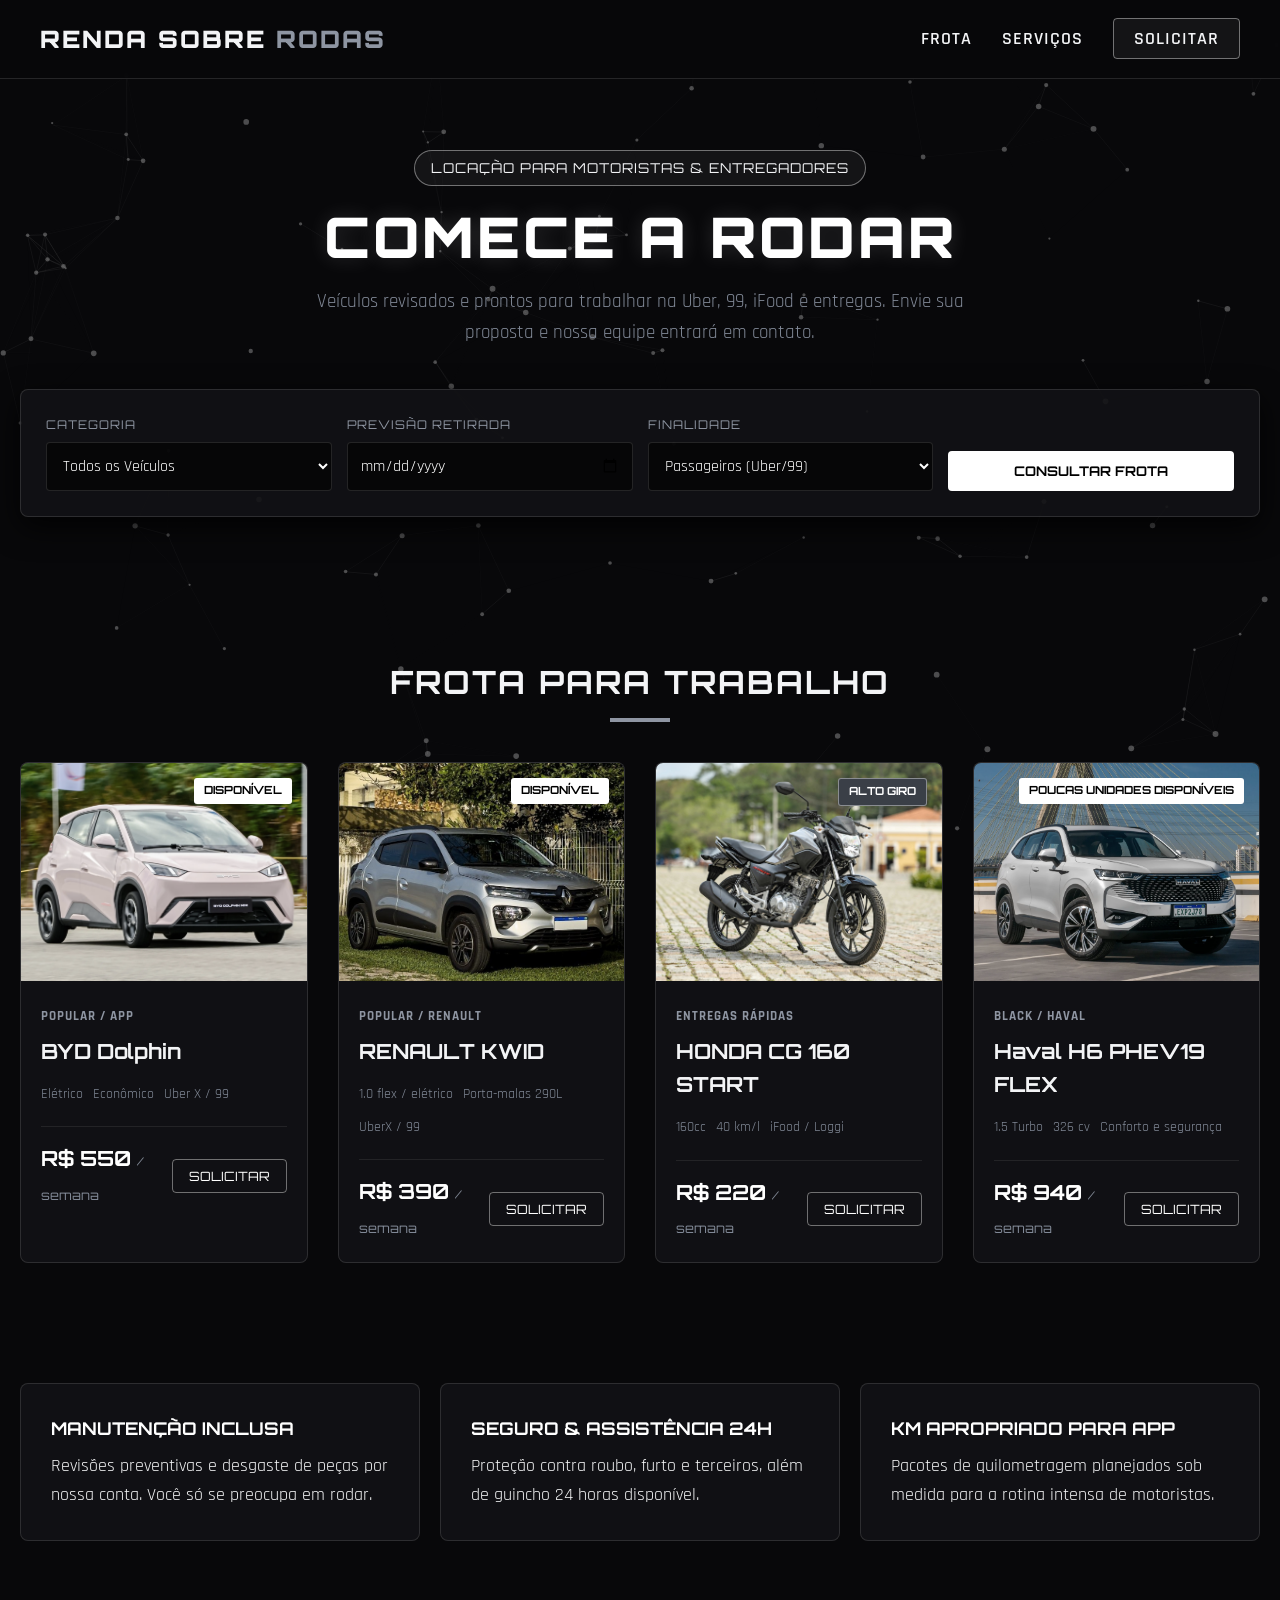
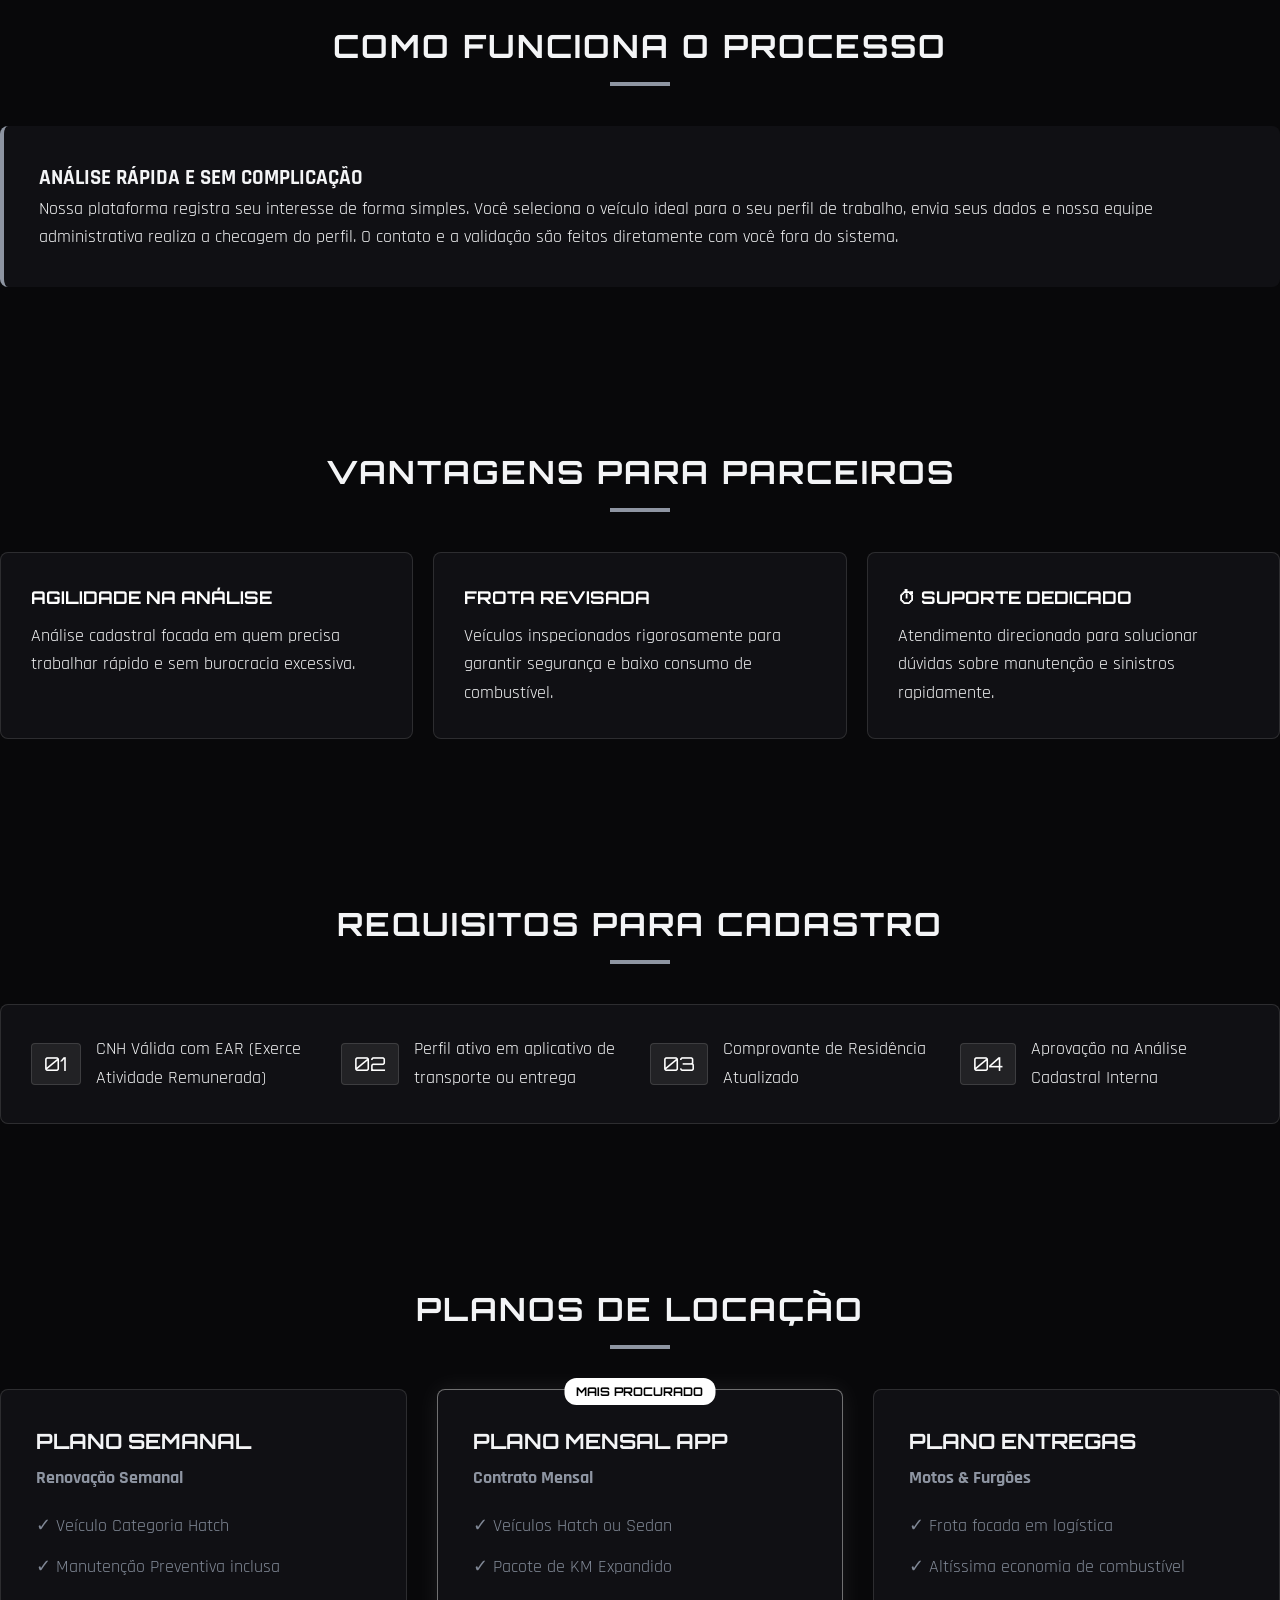
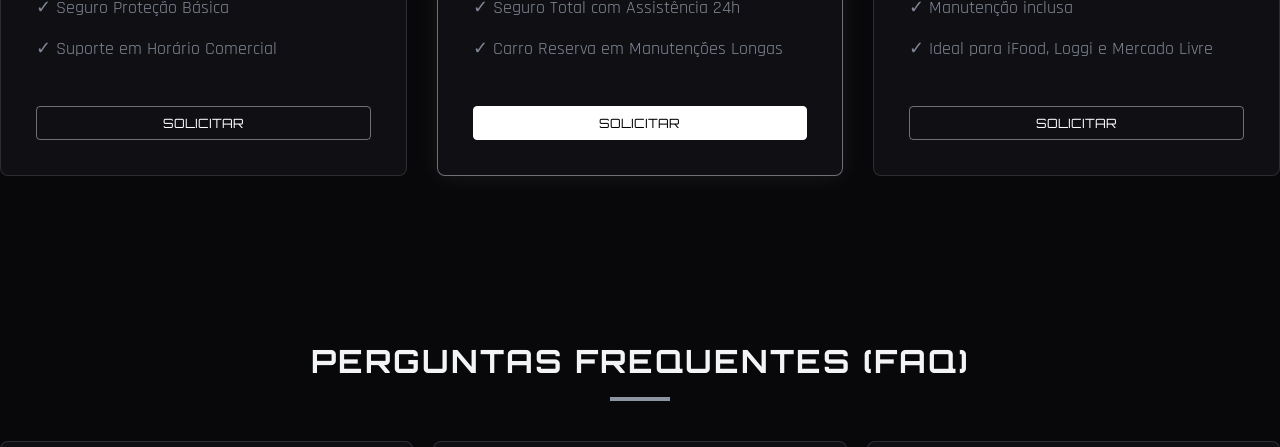
==== index.html @ b80def79 "Create index.html" ====
<!DOCTYPE html>
<html lang="pt-BR">
<head>
  <meta charset="UTF-8">
  <meta http-equiv="refresh" content="0; url=./src/main/resources/static/index.html">
  <title>Redirecionando...</title>
</head>
<body>
  <p>Redirecionando para a Landing Page... <a href="./src/main/resources/static/index.html">Clique aqui</a>.</p>
</body>
</html>
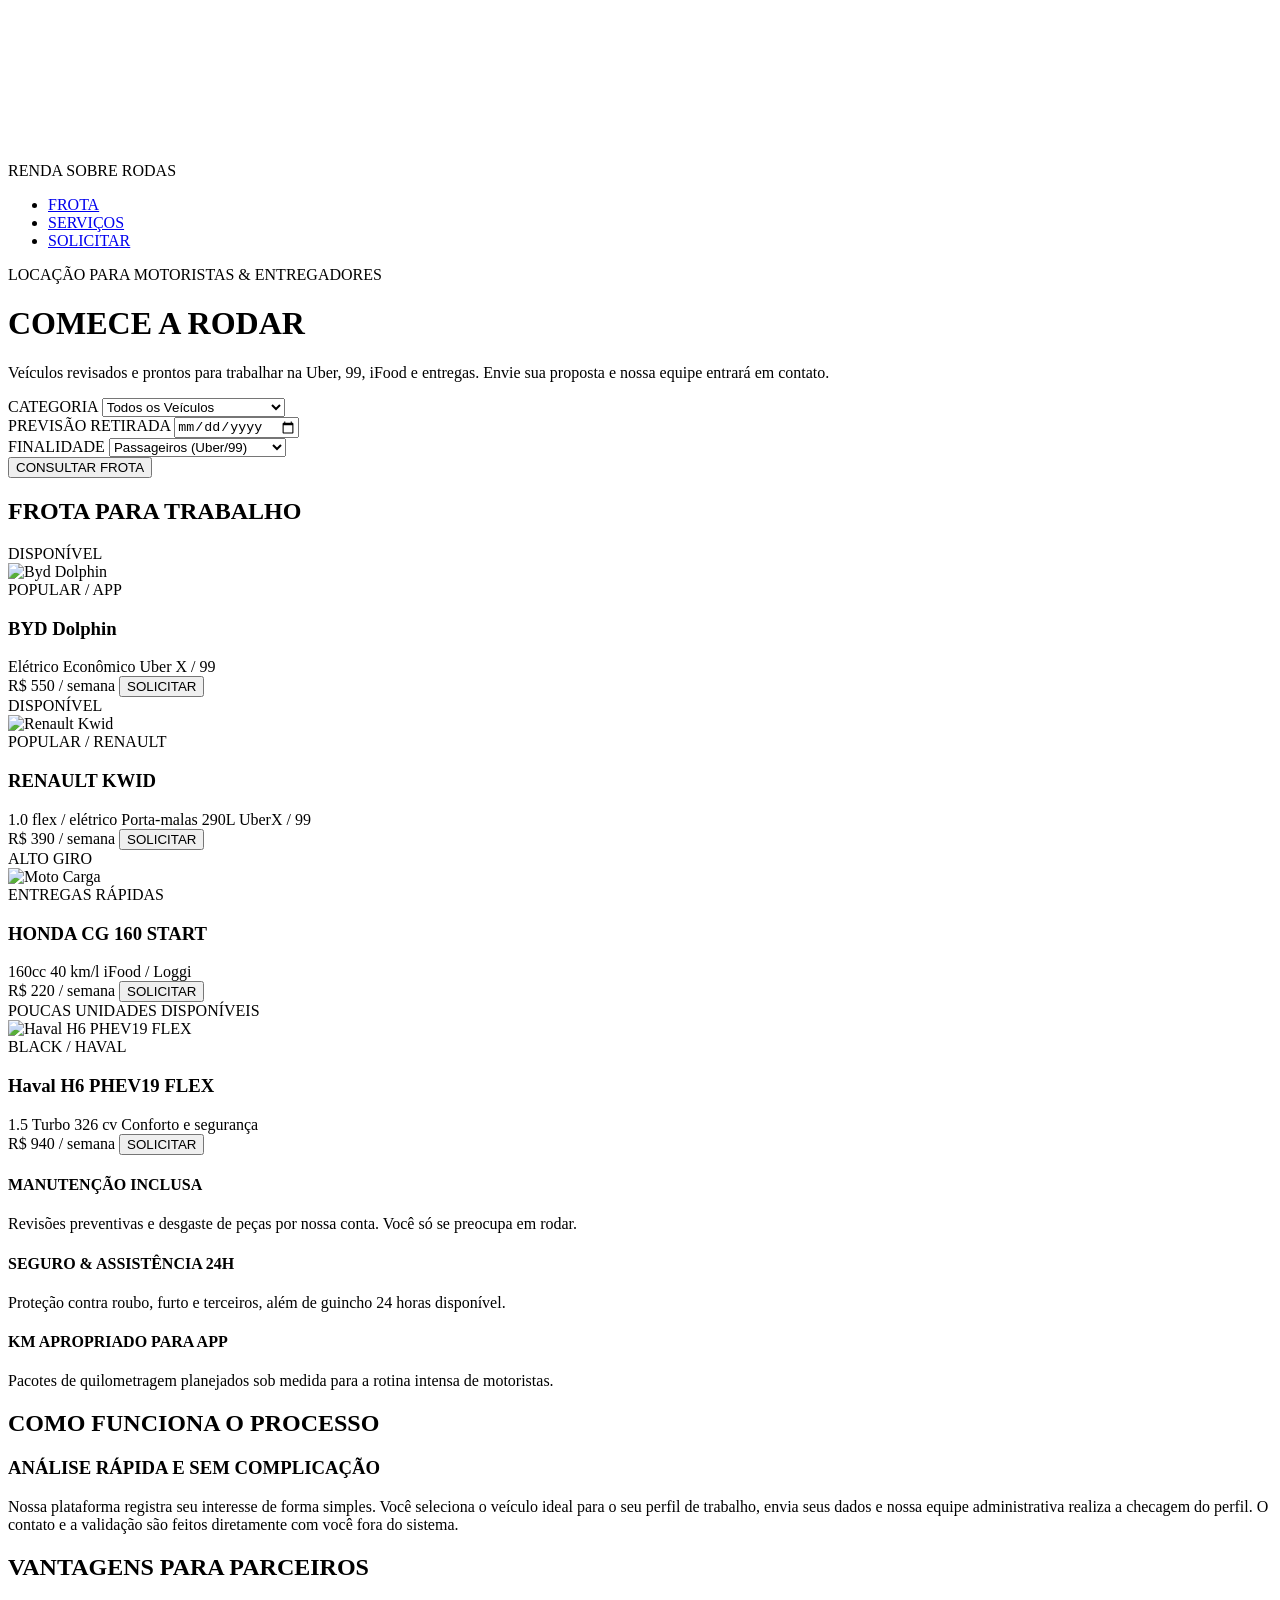
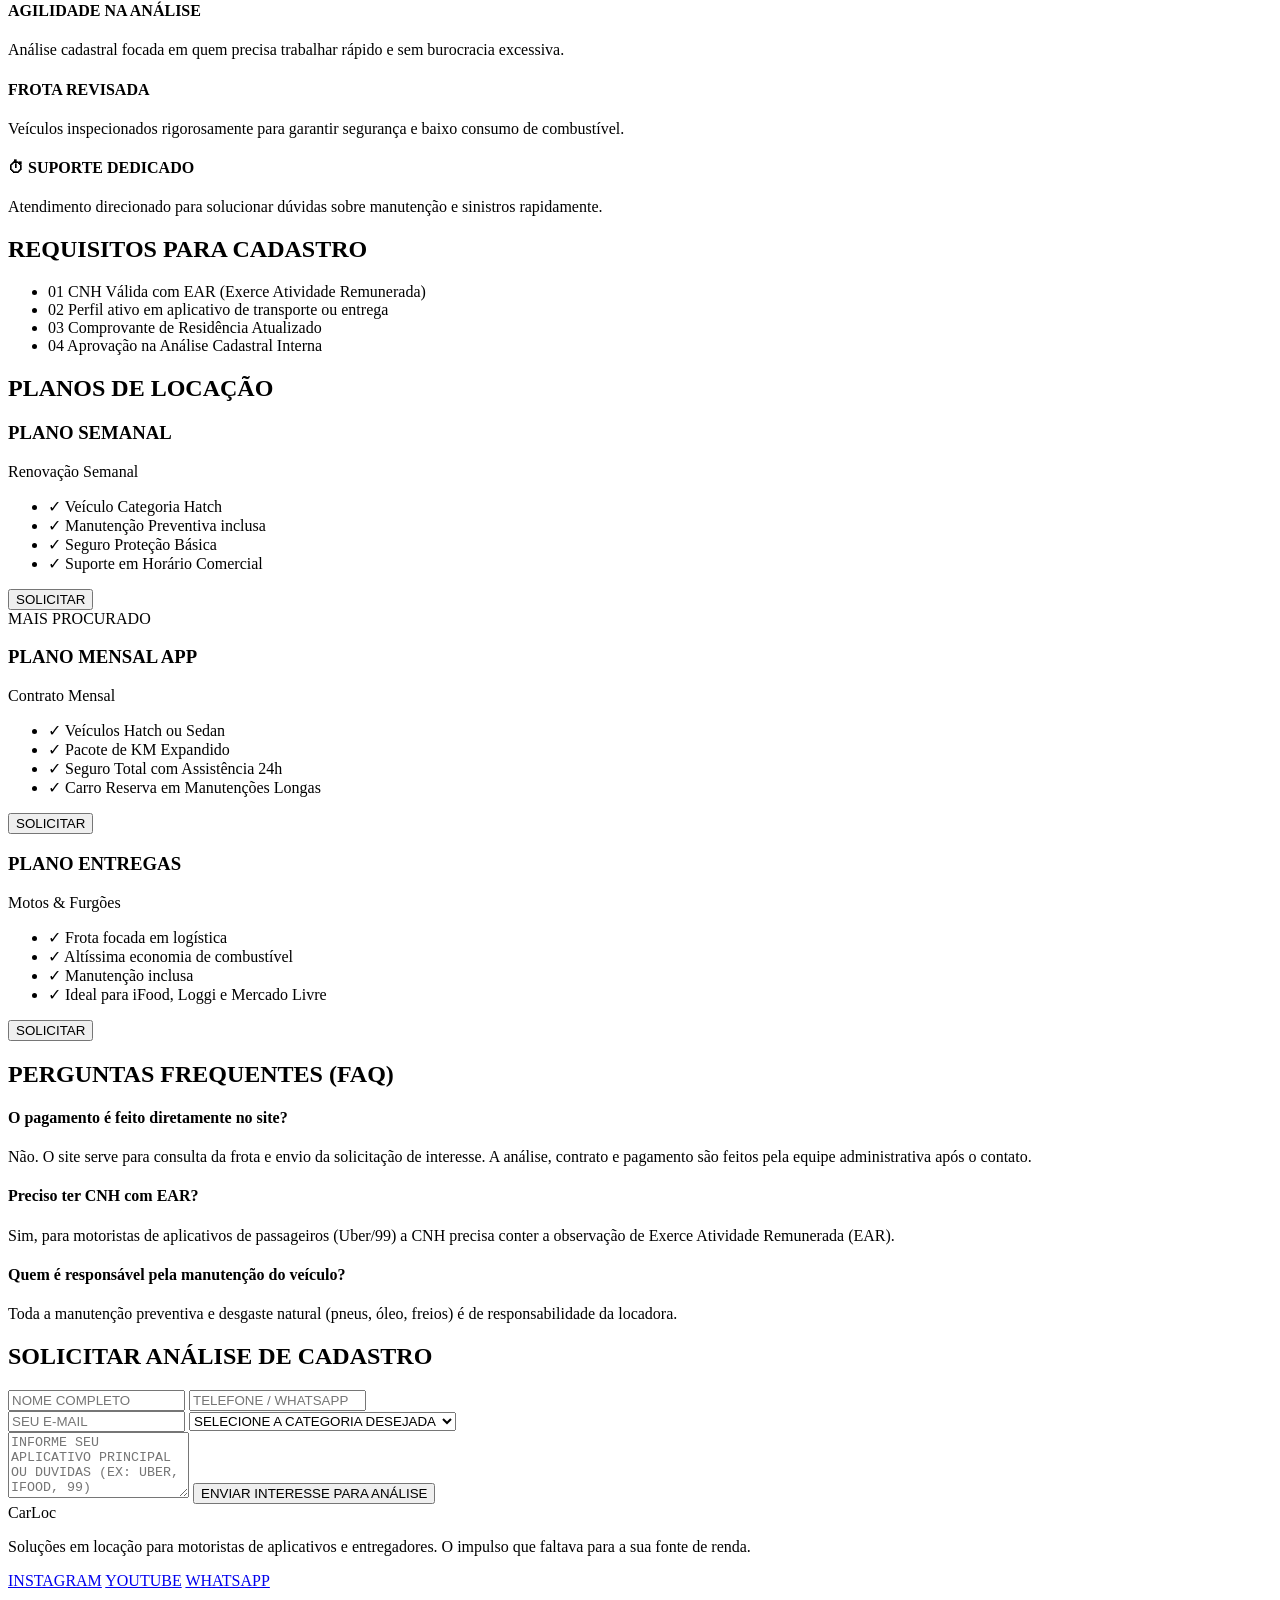
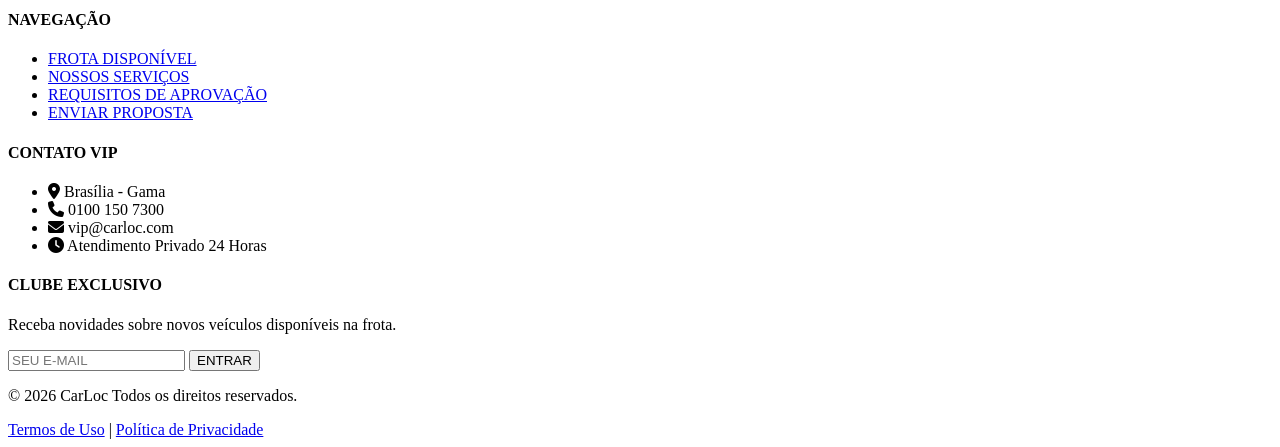
==== commit 53f96e60: "Adiciona index do site" ====
--- a/index.html
+++ b/index.html
@@ -1,11 +1,449 @@
-<!DOCTYPE html>
+<!doctype html>
 <html lang="pt-BR">
-<head>
-  <meta charset="UTF-8">
-  <meta http-equiv="refresh" content="0; url=./src/main/resources/static/index.html">
-  <title>Redirecionando...</title>
-</head>
-<body>
-  <p>Redirecionando para a Landing Page... <a href="./src/main/resources/static/index.html">Clique aqui</a>.</p>
-</body>
+  <head>
+    <meta charset="UTF-8" />
+    <meta name="viewport" content="width=device-width, initial-scale=1.0" />
+    <title>CarLoc | Locação para Motoristas e Entregadores</title>
+    <link rel="stylesheet" href="style/style.css" />
+    <!-- Ícones Font Awesome -->
+    <link
+      rel="stylesheet"
+      href="https://cdnjs.cloudflare.com/ajax/libs/font-awesome/6.4.0/css/all.min.css"
+    />
+    <link
+      href="https://fonts.googleapis.com/css2?family=Orbitron:wght@500;700;900&family=Rajdhani:wght@500;600;700&display=swap"
+      rel="stylesheet"
+    />
+  </head>
+  <body>
+    <!-- Fundo de Partículas Interativas -->
+    <canvas id="bg-canvas"></canvas>
+
+    <!-- Navegação Superior -->
+    <nav class="navbar">
+      <div class="logo">RENDA SOBRE <span>RODAS</span></div>
+      <ul class="nav-links">
+        <li><a href="#frota">FROTA</a></li>
+        <li><a href="#diferenciais">SERVIÇOS</a></li>
+        <li><a href="#contato" class="btn-nav">SOLICITAR</a></li>
+      </ul>
+    </nav>
+
+    <main class="container">
+      <!-- Hero Section -->
+      <header class="hero">
+        <div class="badge">LOCAÇÃO PARA MOTORISTAS & ENTREGADORES</div>
+        <h1 class="glitch-title">COMECE A RODAR</h1>
+        <p class="subtitle">
+          Veículos revisados e prontos para trabalhar na Uber, 99, iFood e entregas. Envie sua proposta e nossa equipe entrará em contato.
+        </p>
+
+        <!-- Card de Busca / Consulta Rápida -->
+        <div class="booking-bar">
+          <div class="input-group">
+            <label>CATEGORIA</label>
+            <select>
+              <option>Todos os Veículos</option>
+              <option>Hatch (Uber/99)</option>
+              <option>Sedan (Comfort/Black)</option>
+              <option>Motos/Utilitários (Entregas)</option>
+            </select>
+          </div>
+          <div class="input-group">
+            <label>PREVISÃO RETIRADA</label>
+            <input type="date" />
+          </div>
+          <div class="input-group">
+            <label>FINALIDADE</label>
+            <select>
+              <option>Passageiros (Uber/99)</option>
+              <option>Entregas (Motos/Furgões)</option>
+            </select>
+          </div>
+          <button class="btn-search">CONSULTAR FROTA</button>
+        </div>
+      </header>
+
+      <!-- GALERIA DE VEÍCULOS -->
+      <section id="frota" class="gallery-section">
+        <div class="section-header">
+          <h2> FROTA PARA TRABALHO</h2>
+          <div class="line"></div>
+        </div>
+
+        <div class="grid-gallery">
+          <!-- CARRO 1 -->
+          <div class="card-tilt">
+            <div class="card-inner">
+              <div class="tag-status">DISPONÍVEL</div>
+              <div class="img-wrapper">
+                <img
+                  src="assets/img1.webp"
+                  alt="Byd Dolphin"
+                />
+                <div class="overlay"></div>
+              </div>
+              <div class="card-info">
+                <span class="category">POPULAR / APP</span>
+                <h3>BYD Dolphin</h3>
+                <div class="specs">
+                  <span> Elétrico</span>
+                  <span> Econômico</span>
+                  <span> Uber X / 99</span>
+                </div>
+                <div class="price-box">
+                  <span class="price">R$ 550 <span>/ semana</span></span>
+                  <button class="btn-card">SOLICITAR</button>
+                </div>
+              </div>
+            </div>
+          </div>
+
+          <!-- CARRO 2 -->
+          <div class="card-tilt">
+            <div class="card-inner">
+              <div class="tag-status">DISPONÍVEL</div>
+              <div class="img-wrapper">
+                <img
+                  src="assets/img2.jpg"
+                  alt="Renault Kwid"
+                />
+                <div class="overlay"></div>
+              </div>
+              <div class="card-info">
+                <span class="category">POPULAR / RENAULT</span>
+                <h3>RENAULT KWID</h3>
+                <div class="specs">
+                  <span> 1.0 flex / elétrico</span>
+                  <span> Porta-malas 290L </span>
+                  <span> UberX / 99</span>
+                </div>
+                <div class="price-box">
+                  <span class="price">R$ 390 <span>/ semana</span></span>
+                  <button class="btn-card">SOLICITAR</button>
+                </div>
+              </div>
+            </div>
+          </div>
+
+          <!-- CARRO 3 -->
+          <div class="card-tilt">
+            <div class="card-inner">
+              <div class="tag-status red">ALTO GIRO</div>
+              <div class="img-wrapper">
+                <img
+                  src="assets/img3.jpg"
+                  alt="Moto Carga"
+                />
+                <div class="overlay"></div>
+              </div>
+              <div class="card-info">
+                <span class="category">ENTREGAS RÁPIDAS</span>
+                <h3>HONDA CG 160 START</h3>
+                <div class="specs">
+                  <span> 160cc</span>
+                  <span> 40 km/l</span>
+                  <span> iFood / Loggi</span>
+                </div>
+                <div class="price-box">
+                  <span class="price">R$ 220 <span>/ semana</span></span>
+                  <button class="btn-card">SOLICITAR</button>
+                </div>
+              </div>
+            </div>
+          </div>
+
+          <!-- CARRO 4 -->
+          <div class="card-tilt">
+            <div class="card-inner">
+              <div class="tag-status">POUCAS UNIDADES DISPONÍVEIS</div>
+              <div class="img-wrapper">
+                <img
+                  src="assets/img4.webp"
+                  alt="Haval H6 PHEV19 FLEX"
+                />
+                <div class="overlay"></div>
+              </div>
+              <div class="card-info">
+                <span class="category">BLACK / HAVAL</span>
+                <h3>Haval H6 PHEV19 FLEX</h3>
+                <div class="specs">
+                  <span> 1.5 Turbo</span>
+                  <span> 326 cv</span>
+                  <span> Conforto e segurança</span>
+                </div>
+                <div class="price-box">
+                  <span class="price">R$ 940 <span>/ semana</span></span>
+                  <button class="btn-card">SOLICITAR</button>
+                </div>
+              </div>
+            </div>
+          </div>
+        </div>
+      </section>
+
+      <!-- DIFERENCIAIS DA LOCADORA -->
+      <section id="diferenciais" class="features-section">
+        <div class="feature-card">
+          <h4> MANUTENÇÃO INCLUSA</h4>
+          <p>
+            Revisões preventivas e desgaste de peças por nossa conta. Você só se preocupa em rodar.
+          </p>
+        </div>
+        <div class="feature-card">
+          <h4> SEGURO & ASSISTÊNCIA 24H</h4>
+          <p>
+            Proteção contra roubo, furto e terceiros, além de guincho 24 horas disponível.
+          </p>
+        </div>
+        <div class="feature-card">
+          <h4>KM APROPRIADO PARA APP</h4>
+          <p>
+            Pacotes de quilometragem planejados sob medida para a rotina intensa de motoristas.
+          </p>
+        </div>
+      </section>
+    </main>
+
+    <!-- 1. PROPOSTA DO SERVIÇO -->
+    <section class="info-section">
+      <div class="section-header">
+        <h2> COMO FUNCIONA O PROCESSO</h2>
+        <div class="line"></div>
+      </div>
+      <div class="proposta-grid">
+        <div class="proposta-text">
+          <h3>ANÁLISE RÁPIDA E SEM COMPLICAÇÃO</h3>
+          <p>
+            Nossa plataforma registra seu interesse de forma simples. Você seleciona o veículo ideal para o seu perfil de trabalho, envia seus dados e nossa equipe administrativa realiza a checagem do perfil. O contato e a validação são feitos diretamente com você fora do sistema.
+          </p>
+        </div>
+      </div>
+    </section>
+
+    <!-- 2. VANTAGENS -->
+    <section class="info-section">
+      <div class="section-header">
+        <h2> VANTAGENS PARA PARCEIROS</h2>
+        <div class="line"></div>
+      </div>
+      <div class="cards-grid-3">
+        <div class="info-card">
+          <h4> AGILIDADE NA ANÁLISE</h4>
+          <p>
+            Análise cadastral focada em quem precisa trabalhar rápido e sem burocracia excessiva.
+          </p>
+        </div>
+        <div class="info-card">
+          <h4> FROTA REVISADA</h4>
+          <p>
+            Veículos inspecionados rigorosamente para garantir segurança e baixo consumo de combustível.
+          </p>
+        </div>
+        <div class="info-card">
+          <h4>⏱ SUPORTE DEDICADO</h4>
+          <p>
+            Atendimento direcionado para solucionar dúvidas sobre manutenção e sinistros rapidamente.
+          </p>
+        </div>
+      </div>
+    </section>
+
+    <!-- 3. REQUISITOS -->
+    <section class="info-section">
+      <div class="section-header">
+        <h2> REQUISITOS PARA CADASTRO</h2>
+        <div class="line"></div>
+      </div>
+      <div class="requisitos-box">
+        <ul class="req-list">
+          <li><span>01</span> CNH Válida com EAR (Exerce Atividade Remunerada)</li>
+          <li><span>02</span> Perfil ativo em aplicativo de transporte ou entrega</li>
+          <li><span>03</span> Comprovante de Residência Atualizado</li>
+          <li><span>04</span> Aprovação na Análise Cadastral Interna</li>
+        </ul>
+      </div>
+    </section>
+
+    <!-- 4. PLANOS DE LOCAÇÃO -->
+    <section class="info-section">
+      <div class="section-header">
+        <h2>PLANOS DE LOCAÇÃO</h2>
+        <div class="line"></div>
+      </div>
+      <div class="planos-grid">
+        <!-- PLANO 1 -->
+        <div class="plano-card">
+          <h3>PLANO SEMANAL</h3>
+          <div class="plano-price">Renovação Semanal</div>
+          <ul>
+            <li>✓ Veículo Categoria Hatch</li>
+            <li>✓ Manutenção Preventiva inclusa</li>
+            <li>✓ Seguro Proteção Básica</li>
+            <li>✓ Suporte em Horário Comercial</li>
+          </ul>
+          <button class="btn-card">SOLICITAR</button>
+        </div>
+        <!-- PLANO 2 (DESTACADO) -->
+        <div class="plano-card destaque">
+          <div class="badge-plano">MAIS PROCURADO</div>
+          <h3>PLANO MENSAL APP</h3>
+          <div class="plano-price">Contrato Mensal</div>
+          <ul>
+            <li>✓ Veículos Hatch ou Sedan</li>
+            <li>✓ Pacote de KM Expandido</li>
+            <li>✓ Seguro Total com Assistência 24h</li>
+            <li>✓ Carro Reserva em Manutenções Longas</li>
+          </ul>
+          <button class="btn-card active">SOLICITAR</button>
+        </div>
+        <!-- PLANO 3 -->
+        <div class="plano-card">
+          <h3>PLANO ENTREGAS</h3>
+          <div class="plano-price">Motos & Furgões</div>
+          <ul>
+            <li>✓ Frota focada em logística</li>
+            <li>✓ Altíssima economia de combustível</li>
+            <li>✓ Manutenção inclusa</li>
+            <li>✓ Ideal para iFood, Loggi e Mercado Livre</li>
+          </ul>
+          <button class="btn-card">SOLICITAR</button>
+        </div>
+      </div>
+    </section>
+
+    <!-- 5. FAQ (PERGUNTAS FREQUENTES) -->
+    <section class="info-section">
+      <div class="section-header">
+        <h2> PERGUNTAS FREQUENTES (FAQ)</h2>
+        <div class="line"></div>
+      </div>
+      <div class="faq-grid">
+        <div class="faq-item">
+          <h4>O pagamento é feito diretamente no site?</h4>
+          <p>
+            Não. O site serve para consulta da frota e envio da solicitação de interesse. A análise, contrato e pagamento são feitos pela equipe administrativa após o contato.
+          </p>
+        </div>
+        <div class="faq-item">
+          <h4>Preciso ter CNH com EAR?</h4>
+          <p>
+            Sim, para motoristas de aplicativos de passageiros (Uber/99) a CNH precisa conter a observação de Exerce Atividade Remunerada (EAR).
+          </p>
+        </div>
+        <div class="faq-item">
+          <h4>Quem é responsável pela manutenção do veículo?</h4>
+          <p>
+            Toda a manutenção preventiva e desgaste natural (pneus, óleo, freios) é de responsabilidade da locadora.
+          </p>
+        </div>
+      </div>
+    </section>
+
+    <!-- 6. CONTATO DIRETO / SOLICITAÇÃO -->
+    <section id="contato" class="info-section">
+      <div class="section-header">
+        <h2>SOLICITAR ANÁLISE DE CADASTRO</h2>
+        <div class="line"></div>
+      </div>
+      <div class="contato-container">
+        <form class="contato-form" onsubmit="event.preventDefault()">
+          <div class="input-row">
+            <input type="text" placeholder="NOME COMPLETO" required />
+            <input type="tel" placeholder="TELEFONE / WHATSAPP" required />
+          </div>
+          <div class="input-row">
+            <input type="email" placeholder="SEU E-MAIL" required />
+            <select required>
+              <option value="">SELECIONE A CATEGORIA DESEJADA</option>
+              <option>Hatch Popular (Uber X / 99)</option>
+              <option>BYD (UberX / Popular)</option>
+              <option>Moto para Entregas</option>
+              <option>Black / Haval</option>
+            </select>
+          </div>
+          <textarea
+            rows="4"
+            placeholder="INFORME SEU APLICATIVO PRINCIPAL OU DUVIDAS (EX: UBER, IFOOD, 99)"
+          ></textarea>
+          <button type="submit" class="btn-search">
+            ENVIAR INTERESSE PARA ANÁLISE
+          </button>
+        </form>
+      </div>
+    </section>
+
+    <!-- RODAPÉ & CONTATO VIP -->
+    <footer class="footer">
+      <div class="footer-overlay"></div>
+      <div class="footer-container">
+        <!-- Coluna 1: Logo e Marca -->
+        <div class="footer-col brand-col">
+          <div class="logo">Car<span>Loc</span></div>
+          <p class="footer-desc">
+            Soluções em locação para motoristas de aplicativos e entregadores. O impulso que faltava para a sua fonte de renda.
+          </p>
+          <div class="social-links">
+            <a href="#" class="social-btn">INSTAGRAM</a>
+            <a href="#" class="social-btn">YOUTUBE</a>
+            <a href="#" class="social-btn">WHATSAPP</a>
+          </div>
+        </div>
+
+        <!-- Coluna 2: Links Rápidos -->
+        <div class="footer-col">
+          <h4>NAVEGAÇÃO</h4>
+          <ul class="footer-links">
+            <li><a href="#frota">FROTA DISPONÍVEL</a></li>
+            <li><a href="#diferenciais">NOSSOS SERVIÇOS</a></li>
+            <li><a href="#">REQUISITOS DE APROVAÇÃO</a></li>
+            <li><a href="#contato">ENVIAR PROPOSTA</a></li>
+          </ul>
+        </div>
+
+        <!-- Coluna 3: Atendimento e Contato -->
+        <div class="footer-col">
+          <h4>CONTATO VIP</h4>
+          <ul class="footer-info">
+            <li>
+              <i class="fa-solid fa-location-dot contact-icon"></i> Brasília -  Gama
+            </li>
+            <li>
+              <i class="fa-solid fa-phone contact-icon"></i> 0100 150 7300 
+            </li>
+            <li>
+              <i class="fa-solid fa-envelope contact-icon"></i> vip@carloc.com
+            </li>
+            <li>
+              <i class="fa-solid fa-clock contact-icon"></i> Atendimento Privado 24 Horas
+            </li>
+          </ul>
+        </div>
+
+        <!-- Coluna 4: Newsletter -->
+        <div class="footer-col">
+          <h4>CLUBE EXCLUSIVO</h4>
+          <p class="news-text">
+            Receba novidades sobre novos veículos disponíveis na frota.
+          </p>
+          <form class="footer-form" onsubmit="event.preventDefault()">
+            <input type="email" placeholder="SEU E-MAIL" required />
+            <button type="submit">ENTRAR</button>
+          </form>
+        </div>
+      </div>
+
+      <!-- Linha de Direitos Autorais -->
+      <div class="footer-bottom">
+        <p>© 2026 CarLoc Todos os direitos reservados.</p>
+        <div class="legal-links">
+          <a href="#">Termos de Uso</a>
+          <span>|</span>
+          <a href="#">Política de Privacidade</a>
+        </div>
+      </div>
+    </footer>
+
+    <script src="js/script.js"></script>
+  </body>
 </html>
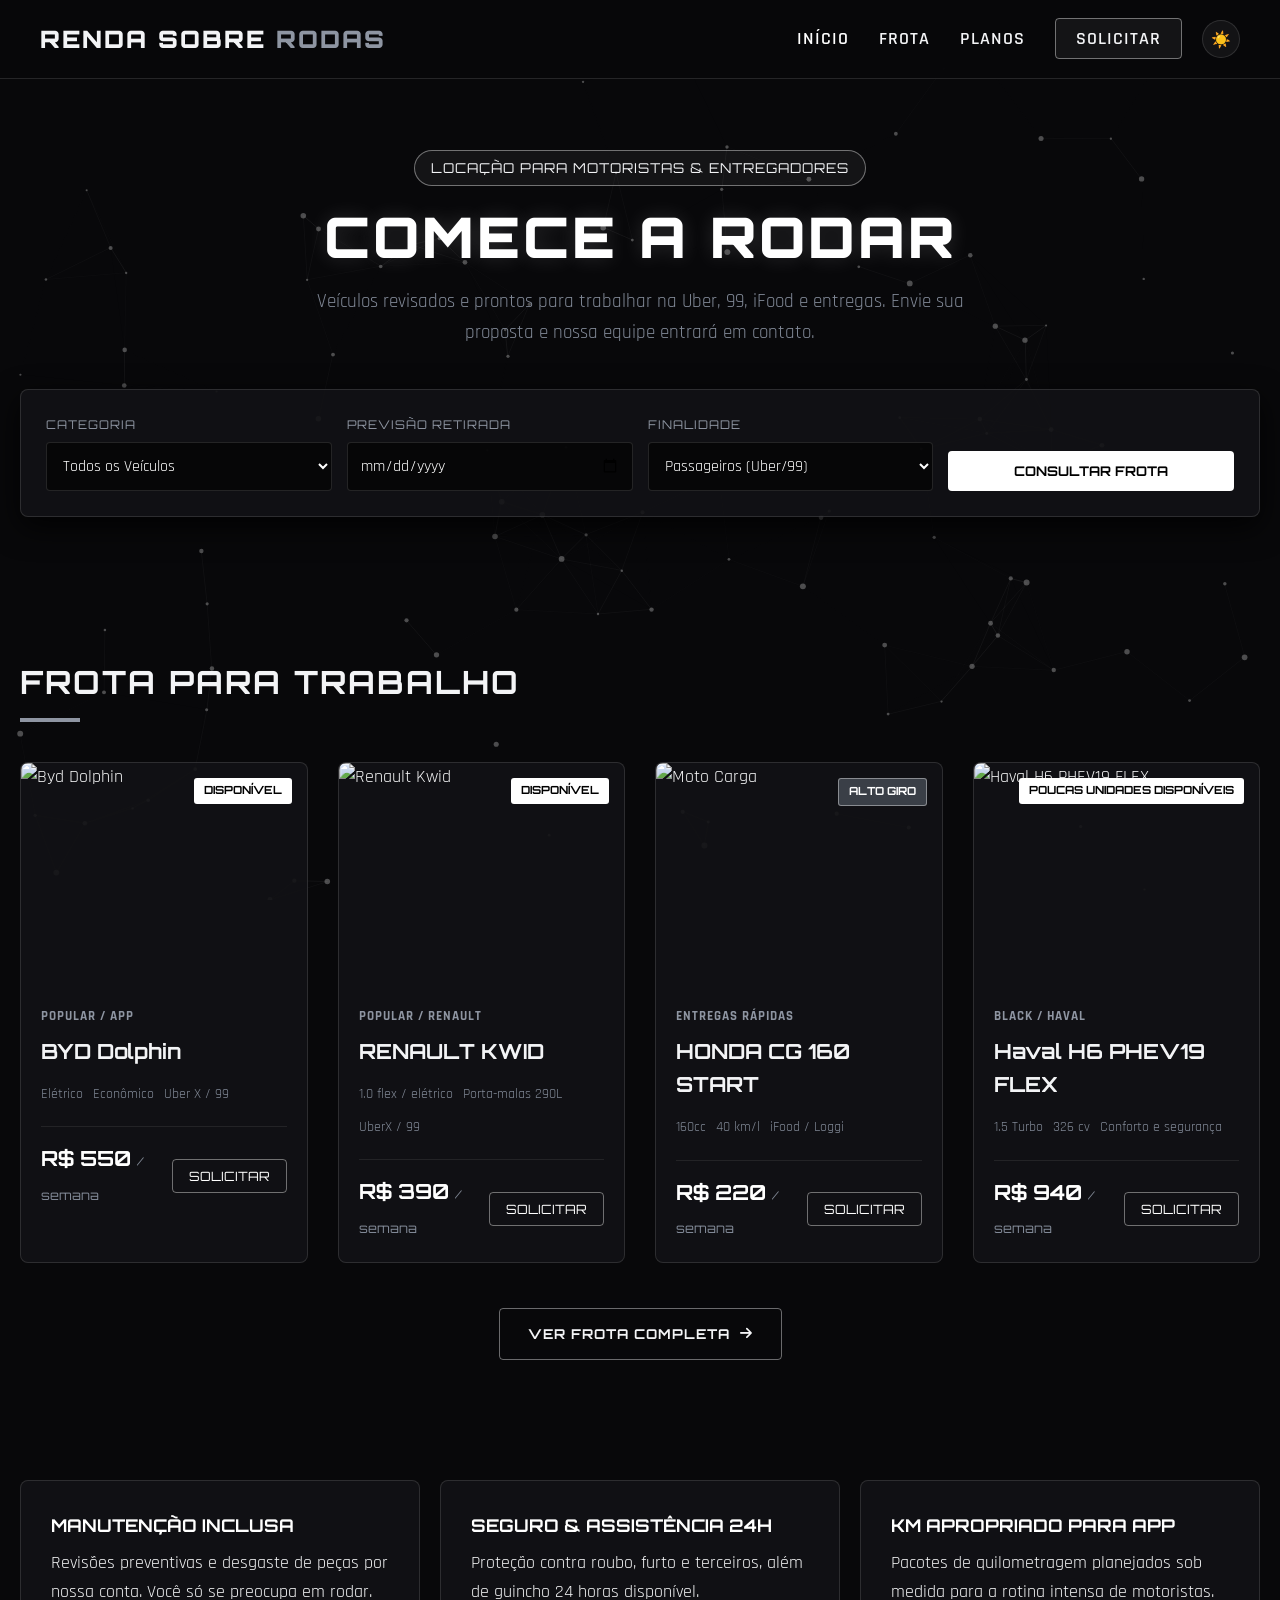
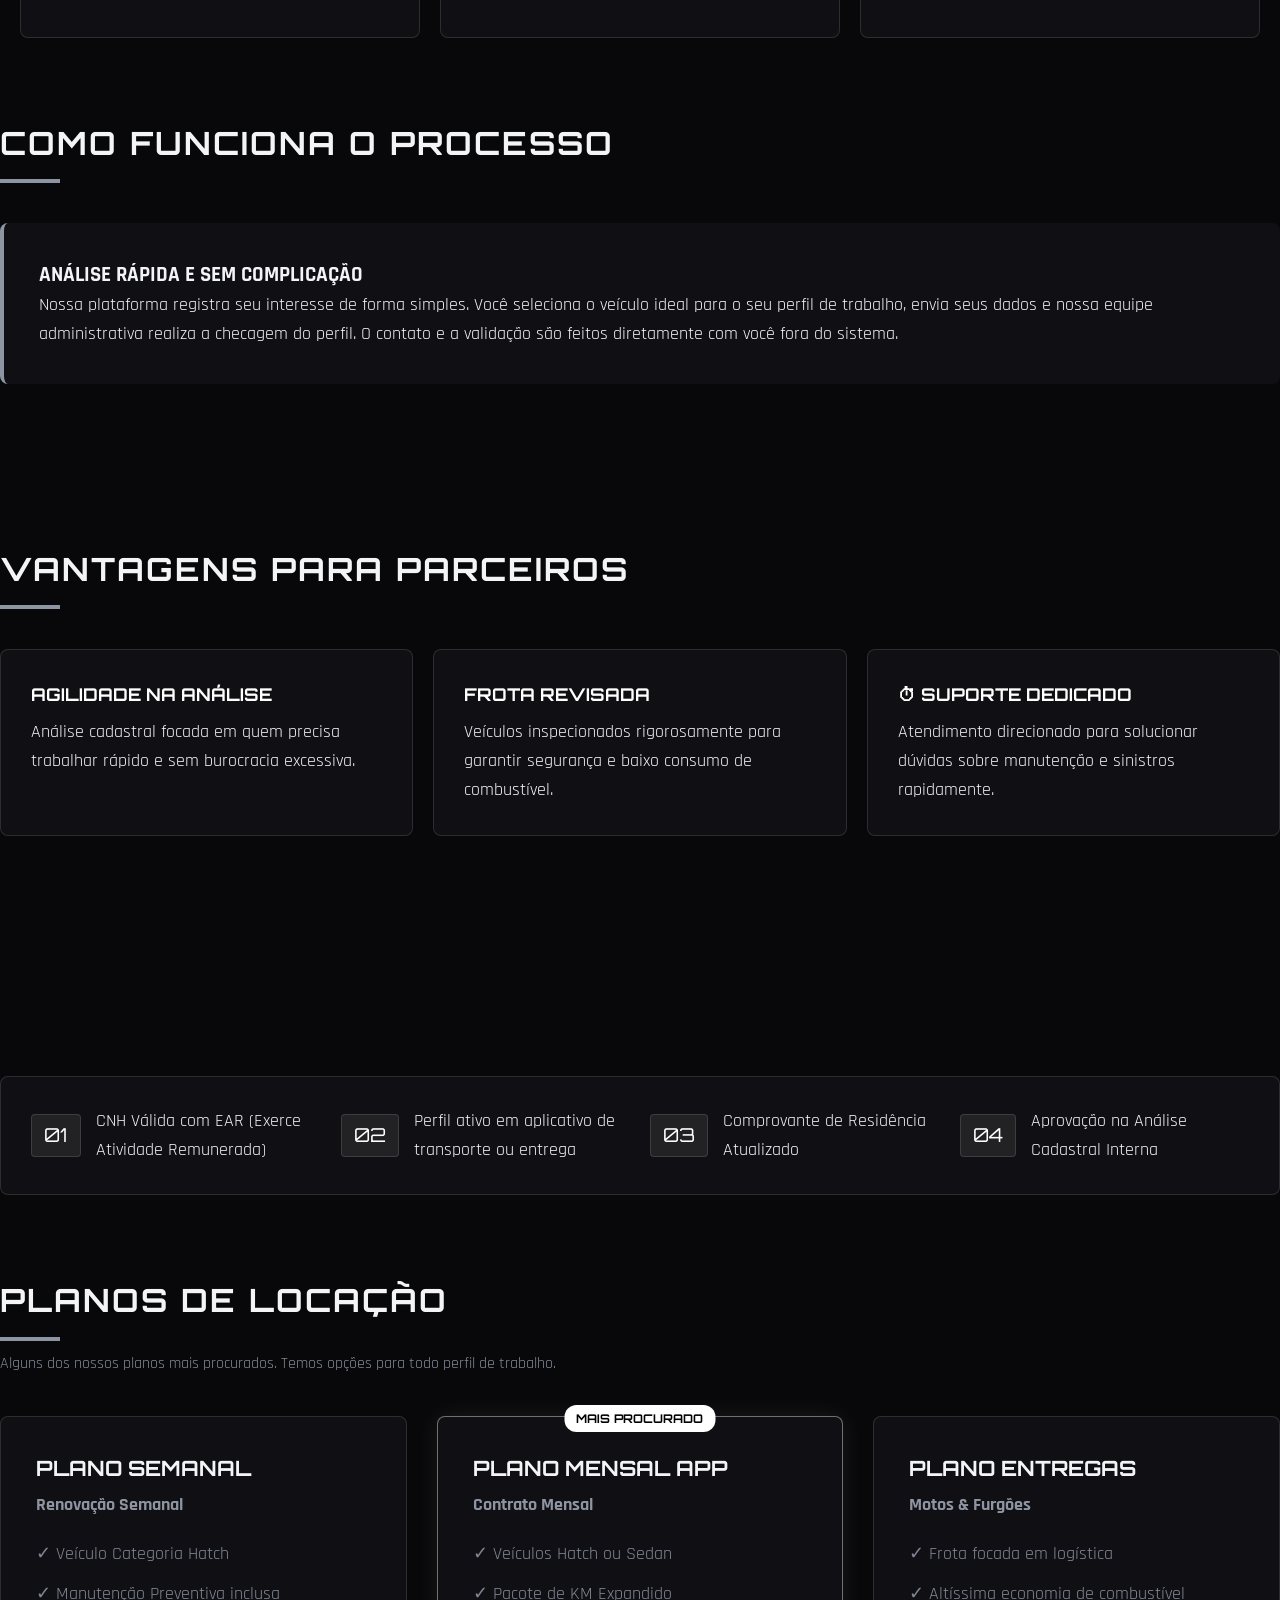
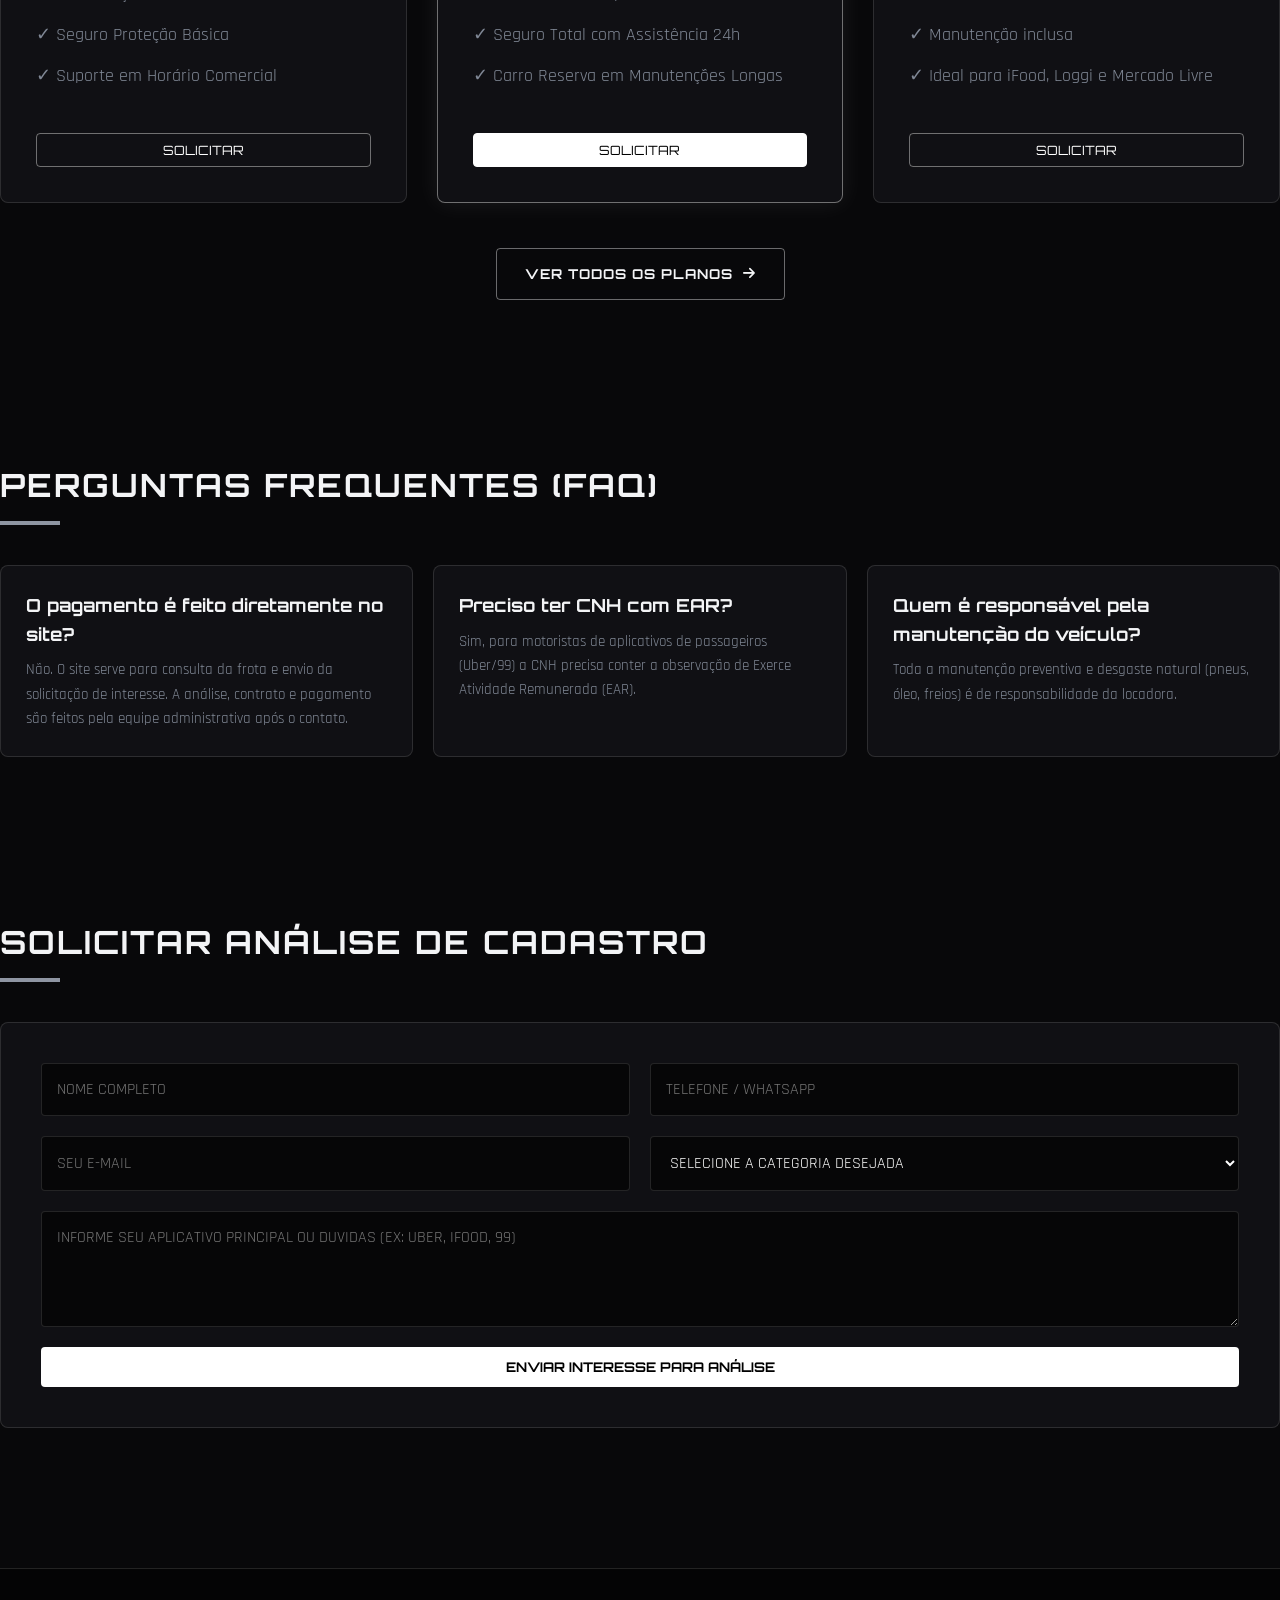
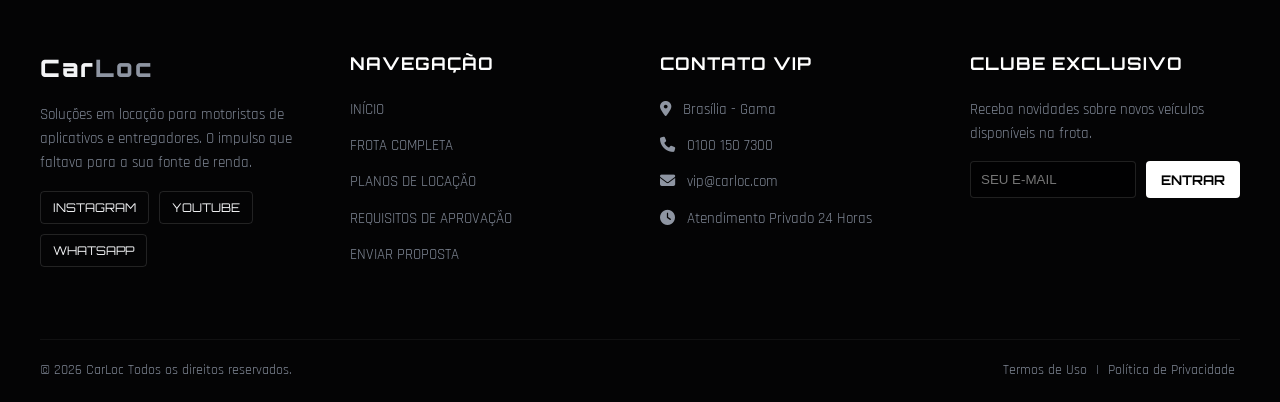
==== commit 542d6682: "Atualiza pagina inicial" ====
--- a/index.html
+++ b/index.html
@@ -4,7 +4,6 @@
     <meta charset="UTF-8" />
     <meta name="viewport" content="width=device-width, initial-scale=1.0" />
     <title>CarLoc | Locação para Motoristas e Entregadores</title>
-    <link rel="stylesheet" href="style/style.css" />
     <!-- Ícones Font Awesome -->
     <link
       rel="stylesheet"
@@ -14,22 +13,1176 @@
       href="https://fonts.googleapis.com/css2?family=Orbitron:wght@500;700;900&family=Rajdhani:wght@500;600;700&display=swap"
       rel="stylesheet"
     />
+    <style>
+#bg-canvas {
+    position: fixed;
+    top: 0;
+    left: 0;
+    width: 100%;
+    height: 100%;
+    pointer-events: none;
+    z-index: -1;
+}
+/* ==========================================================================
+
+   1. CONFIGURAÇÕES GERAIS E VARIÁVEIS (PALETA PRETO, CINZA E CARBONO)
+   ========================================================================== */
+:root {
+  --bg-color: #08080a;          /* Preto Profundo */
+  --card-bg: rgba(18, 18, 22, 0.9); /* Grafite Escuro Translucido */
+  
+  /* PALETA MONOCROMÁTICA */
+  --primary: #ffffff;           /* Branco Puro (Destaques) */
+  --primary-hover: #d1d5db;     /* Cinza Claro (Hover) */
+  --accent: #8e95a2;            /* Cinza Aço / Prata */
+  --accent-cyan: #d1d5db;       /* Suporte Monocromático */
+  
+  --text-main: #f3f4f6;         /* Branco Acinzentado */
+  --text-muted: #808896;        /* Cinza Médio */
+  
+  /* BORDAS E SOMBRAS */
+  --border-color: rgba(255, 255, 255, 0.12);
+  --border-hover: rgba(255, 255, 255, 0.4);
+  
+  --font-title: 'Orbitron', sans-serif;
+  --font-body: 'Rajdhani', sans-serif;
+  --transition: all 0.3s cubic-bezier(0.25, 0.8, 0.25, 1);
+}
+
+* {
+  margin: 0;
+  padding: 0;
+  box-sizing: border-box;
+}
+
+html {
+  scroll-behavior: smooth;
+}
+
+body {
+  background-color: var(--bg-color);
+  color: var(--text-main);
+  font-family: var(--font-body);
+  font-size: 18px;
+  line-height: 1.6;
+  overflow-x: hidden;
+  position: relative;
+}
+
+/* Fundo de Partículas / Canvas */
+#bg-canvas {
+  position: fixed;
+  top: 0;
+  left: 0;
+  width: 100%;
+  height: 100%;
+  z-index: -1;
+  pointer-events: none;
+}
+
+.container {
+  max-width: 1280px;
+  margin: 0 auto;
+  padding: 0 20px;
+}
+
+/* ==========================================================================
+   2. NAVBAR
+   ========================================================================== */
+.navbar {
+  position: fixed;
+  top: 0;
+  left: 0;
+  width: 100%;
+  display: flex;
+  justify-content: space-between;
+  align-items: center;
+  padding: 20px 40px;
+  background: rgba(8, 8, 10, 0.95);
+  backdrop-filter: blur(10px);
+  border-bottom: 1px solid var(--border-color);
+  z-index: 1000;
+}
+
+.logo {
+  font-family: var(--font-title);
+  font-size: 1.5rem;
+  font-weight: 900;
+  letter-spacing: 2px;
+  color: var(--text-main);
+}
+
+.logo span {
+  color: var(--accent);
+}
+
+.nav-links {
+  display: flex;
+  list-style: none;
+  gap: 30px;
+  align-items: center;
+}
+
+.nav-right {
+  display: flex;
+  align-items: center;
+  gap: 20px;
+}
+
+.nav-links a {
+  color: var(--text-main);
+  text-decoration: none;
+  font-weight: 600;
+  letter-spacing: 1px;
+  transition: var(--transition);
+}
+
+.nav-links a:hover {
+  color: var(--primary);
+}
+
+.btn-nav {
+  padding: 8px 20px;
+  border: 1px solid var(--border-hover);
+  border-radius: 4px;
+  color: var(--text-main) !important;
+  background: rgba(255, 255, 255, 0.05);
+}
+
+.btn-nav:hover {
+  background: var(--primary);
+  color: #000 !important;
+  box-shadow: 0 0 15px rgba(255, 255, 255, 0.2);
+}
+
+/* ==========================================================================
+   3. HERO SECTION
+   ========================================================================== */
+.hero {
+  padding-top: 150px;
+  padding-bottom: 60px;
+  text-align: center;
+}
+
+.badge {
+  display: inline-block;
+  padding: 6px 16px;
+  background: rgba(255, 255, 255, 0.05);
+  border: 1px solid var(--border-hover);
+  color: var(--text-main);
+  font-family: var(--font-title);
+  font-size: 0.85rem;
+  border-radius: 20px;
+  margin-bottom: 20px;
+  letter-spacing: 1px;
+}
+
+.glitch-title {
+  font-family: var(--font-title);
+  font-size: 3.5rem;
+  font-weight: 900;
+  line-height: 1.1;
+  letter-spacing: 3px;
+  color: #fff;
+  text-shadow: 0 0 20px rgba(255, 255, 255, 0.15);
+}
+
+.subtitle {
+  max-width: 650px;
+  margin: 20px auto 40px;
+  color: var(--text-muted);
+  font-size: 1.2rem;
+}
+
+/* BARRA DE CONSULTA / BOOKING */
+.booking-bar {
+  display: grid;
+  grid-template-columns: repeat(auto-fit, minmax(200px, 1fr));
+  gap: 15px;
+  background: var(--card-bg);
+  padding: 25px;
+  border-radius: 8px;
+  border: 1px solid var(--border-color);
+  box-shadow: 0 10px 30px rgba(0,0,0,0.8);
+}
+
+.input-group {
+  display: flex;
+  flex-direction: column;
+  text-align: left;
+}
+
+.input-group label {
+  font-family: var(--font-title);
+  font-size: 0.75rem;
+  color: var(--accent);
+  margin-bottom: 8px;
+  letter-spacing: 1px;
+}
+
+.input-group select,
+.input-group input {
+  background: rgba(0, 0, 0, 0.6);
+  border: 1px solid var(--border-color);
+  color: #fff;
+  padding: 12px;
+  border-radius: 4px;
+  font-family: var(--font-body);
+  font-size: 1rem;
+  outline: none;
+}
+
+.input-group select:focus,
+.input-group input:focus {
+  border-color: var(--border-hover);
+}
+
+.btn-search {
+  background: var(--primary);
+  color: #000;
+  border: none;
+  font-family: var(--font-title);
+  font-weight: 700;
+  padding: 12px;
+  border-radius: 4px;
+  cursor: pointer;
+  transition: var(--transition);
+  margin-top: auto;
+}
+
+.btn-search:hover {
+  background: var(--primary-hover);
+  box-shadow: 0 0 20px rgba(255, 255, 255, 0.25);
+  transform: translateY(-2px);
+}
+
+/* ==========================================================================
+   4. FROTA & CARDS DE VEÍCULOS
+   ========================================================================== */
+.gallery-section, .info-section {
+  padding: 80px 0;
+}
+
+.section-header {
+  margin-bottom: 40px;
+}
+
+.section-header h2 {
+  font-family: var(--font-title);
+  font-size: 2rem;
+  letter-spacing: 2px;
+  color: var(--text-main);
+}
+
+.section-header .line {
+  width: 60px;
+  height: 4px;
+  background: var(--accent);
+  margin-top: 10px;
+}
+
+.grid-gallery {
+  display: grid;
+  grid-template-columns: repeat(auto-fit, minmax(280px, 1fr));
+  gap: 30px;
+}
+
+.card-tilt {
+  background: var(--card-bg);
+  border-radius: 8px;
+  border: 1px solid var(--border-color);
+  overflow: hidden;
+  transition: var(--transition);
+  position: relative;
+}
+
+.card-tilt:hover {
+  border-color: var(--border-hover);
+  transform: translateY(-5px);
+  box-shadow: 0 10px 25px rgba(0, 0, 0, 0.8);
+}
+
+.tag-status {
+  position: absolute;
+  top: 15px;
+  right: 15px;
+  background: #ffffff;
+  color: #000;
+  font-family: var(--font-title);
+  font-size: 0.7rem;
+  font-weight: 700;
+  padding: 4px 10px;
+  border-radius: 3px;
+  z-index: 2;
+}
+
+.tag-status.red {
+  background: #3a3f47;
+  color: #fff;
+  border: 1px solid var(--border-hover);
+}
+
+.img-wrapper {
+  position: relative;
+  width: 100%;
+  height: 218px;
+  overflow: hidden;
+  filter: grayscale(20%);
+  transition: var(--transition);
+  background-size: cover;
+}
+
+.card-tilt:hover .img-wrapper {
+  filter: grayscale(0%);
+}
+
+.img-wrapper img {
+  width: 100%;
+  height: 100%;
+  object-fit: cover;
+  transition: var(--transition);
+}
+
+.card-tilt:hover .img-wrapper img {
+  transform: scale(1.05);
+}
+
+.card-info {
+  padding: 20px;
+}
+
+.category {
+  font-size: 0.8rem;
+  color: var(--accent);
+  font-weight: 700;
+  letter-spacing: 1px;
+}
+
+.card-info h3 {
+  font-family: var(--font-title);
+  font-size: 1.3rem;
+  margin: 5px 0 15px;
+}
+
+.specs {
+  display: flex;
+  flex-wrap: wrap;
+  gap: 10px;
+  margin-bottom: 20px;
+  font-size: 0.9rem;
+  color: var(--text-muted);
+}
+
+.price-box {
+  display: flex;
+  justify-content: space-between;
+  align-items: center;
+  border-top: 1px solid rgba(255, 255, 255, 0.08);
+  padding-top: 15px;
+}
+
+.price {
+  font-family: var(--font-title);
+  font-size: 1.3rem;
+  color: #fff;
+  font-weight: 700;
+}
+
+.price span {
+  font-size: 0.8rem;
+  color: var(--text-muted);
+  font-weight: normal;
+}
+
+.btn-card {
+  background: transparent;
+  border: 1px solid var(--border-hover);
+  color: #fff;
+  padding: 8px 16px;
+  border-radius: 4px;
+  font-family: var(--font-title);
+  font-size: 0.8rem;
+  cursor: pointer;
+  transition: var(--transition);
+}
+
+a.btn-card {
+  display: inline-block;
+  text-decoration: none;
+  text-align: center;
+}
+
+.btn-card:hover, .btn-card.active {
+  background: #fff;
+  color: #000;
+  border-color: #fff;
+}
+
+/* ==========================================================================
+   5. DIFERENCIAIS E CONTEÚDO INFORMATIVO
+   ========================================================================== */
+.features-section {
+  display: grid;
+  grid-template-columns: repeat(auto-fit, minmax(280px, 1fr));
+  gap: 20px;
+  margin-top: 40px;
+}
+
+.feature-card, .info-card {
+  background: var(--card-bg);
+  padding: 30px;
+  border-radius: 8px;
+  border: 1px solid var(--border-color);
+}
+
+.feature-card h4, .info-card h4 {
+  font-family: var(--font-title);
+  color: #fff;
+  margin-bottom: 10px;
+  font-size: 1.1rem;
+}
+
+.proposta-grid {
+  background: var(--card-bg);
+  padding: 35px;
+  border-radius: 8px;
+  border-left: 4px solid var(--accent);
+}
+
+.cards-grid-3 {
+  display: grid;
+  grid-template-columns: repeat(auto-fit, minmax(280px, 1fr));
+  gap: 20px;
+}
+
+/* REQUISITOS */
+.requisitos-box {
+  background: var(--card-bg);
+  padding: 30px;
+  border-radius: 8px;
+  border: 1px solid var(--border-color);
+}
+
+.req-list {
+  list-style: none;
+  display: grid;
+  grid-template-columns: repeat(auto-fit, minmax(250px, 1fr));
+  gap: 20px;
+}
+
+.req-list li {
+  display: flex;
+  align-items: center;
+  gap: 15px;
+}
+
+.req-list span {
+  font-family: var(--font-title);
+  font-size: 1.2rem;
+  color: #fff;
+  background: rgba(255, 255, 255, 0.08);
+  padding: 5px 12px;
+  border-radius: 4px;
+  border: 1px solid var(--border-color);
+}
+
+/* PLANOS DE LOCAÇÃO */
+.planos-grid {
+  display: grid;
+  grid-template-columns: repeat(auto-fit, minmax(280px, 1fr));
+  gap: 30px;
+}
+
+.plano-card {
+  background: var(--card-bg);
+  padding: 35px;
+  border-radius: 8px;
+  border: 1px solid var(--border-color);
+  position: relative;
+  display: flex;
+  flex-direction: column;
+}
+
+.plano-card.destaque {
+  border-color: var(--border-hover);
+  box-shadow: 0 0 25px rgba(255, 255, 255, 0.08);
+}
+
+.badge-plano {
+  position: absolute;
+  top: -12px;
+  left: 50%;
+  transform: translateX(-50%);
+  background: #fff;
+  color: #000;
+  font-family: var(--font-title);
+  font-size: 0.75rem;
+  font-weight: 700;
+  padding: 4px 12px;
+  border-radius: 12px;
+}
+
+.plano-card h3 {
+  font-family: var(--font-title);
+  margin-bottom: 5px;
+}
+
+.plano-price {
+  color: var(--accent);
+  font-weight: 700;
+  margin-bottom: 20px;
+}
+
+.plano-card ul {
+  list-style: none;
+  margin-bottom: 30px;
+  flex-grow: 1;
+}
+
+.plano-card li {
+  margin-bottom: 12px;
+  color: var(--text-muted);
+}
+
+/* FAQ */
+.faq-grid {
+  display: grid;
+  grid-template-columns: repeat(auto-fit, minmax(300px, 1fr));
+  gap: 20px;
+}
+
+.faq-item {
+  background: var(--card-bg);
+  padding: 25px;
+  border-radius: 8px;
+  border: 1px solid var(--border-color);
+}
+
+.faq-item h4 {
+  font-family: var(--font-title);
+  color: var(--text-main);
+  margin-bottom: 10px;
+}
+
+.faq-item p {
+  color: var(--text-muted);
+  font-size: 0.95rem;
+}
+
+/* FORMULÁRIO DE CONTATO */
+.contato-container {
+  background: var(--card-bg);
+  padding: 40px;
+  border-radius: 8px;
+  border: 1px solid var(--border-color);
+}
+
+.contato-form {
+  display: flex;
+  flex-direction: column;
+  gap: 20px;
+}
+
+.input-row {
+  display: grid;
+  grid-template-columns: repeat(auto-fit, minmax(250px, 1fr));
+  gap: 20px;
+}
+
+.contato-form input,
+.contato-form select,
+.contato-form textarea {
+  background: rgba(0, 0, 0, 0.6);
+  border: 1px solid var(--border-color);
+  color: #fff;
+  padding: 15px;
+  border-radius: 4px;
+  font-family: var(--font-body);
+  font-size: 1rem;
+  outline: none;
+}
+
+.contato-form input:focus,
+.contato-form select:focus,
+.contato-form textarea:focus {
+  border-color: var(--border-hover);
+}
+
+/* ==========================================================================
+   6. RODAPÉ (FOOTER)
+   ========================================================================== */
+.footer {
+  background: #040405;
+  border-top: 1px solid var(--border-color);
+  padding: 80px 40px 20px;
+  position: relative;
+  margin-top: 60px;
+}
+
+.footer-container {
+  max-width: 1280px;
+  margin: 0 auto;
+  display: grid;
+  grid-template-columns: repeat(auto-fit, minmax(220px, 1fr));
+  gap: 40px;
+}
+
+.footer-col h4 {
+  font-family: var(--font-title);
+  font-size: 1.1rem;
+  color: #fff;
+  margin-bottom: 20px;
+  letter-spacing: 1px;
+}
+
+.footer-desc, .news-text {
+  color: var(--text-muted);
+  font-size: 0.95rem;
+  margin: 15px 0;
+}
+
+.social-links {
+  display: flex;
+  gap: 10px;
+  flex-wrap: wrap;
+}
+
+.social-btn {
+  font-family: var(--font-title);
+  font-size: 0.75rem;
+  color: var(--text-main);
+  text-decoration: none;
+  border: 1px solid var(--border-color);
+  padding: 6px 12px;
+  border-radius: 4px;
+  transition: var(--transition);
+}
+
+.social-btn:hover {
+  border-color: var(--primary);
+  color: var(--primary);
+  background: rgba(255, 255, 255, 0.05);
+}
+
+.footer-links, .footer-info {
+  list-style: none;
+}
+
+.footer-links li, .footer-info li {
+  margin-bottom: 12px;
+  font-size: 0.95rem;
+  color: var(--text-muted);
+}
+
+.footer-links a {
+  color: var(--text-muted);
+  text-decoration: none;
+  transition: var(--transition);
+}
+
+.footer-links a:hover {
+  color: var(--primary);
+}
+
+.contact-icon {
+  color: var(--accent);
+  margin-right: 8px;
+}
+
+.footer-form {
+  display: flex;
+  gap: 10px;
+}
+
+.footer-form input {
+  background: rgba(0, 0, 0, 0.6);
+  border: 1px solid var(--border-color);
+  padding: 10px;
+  color: #fff;
+  border-radius: 4px;
+  width: 100%;
+}
+
+.footer-form button {
+  background: var(--primary);
+  color: #000;
+  border: none;
+  font-family: var(--font-title);
+  font-weight: 700;
+  padding: 10px 15px;
+  border-radius: 4px;
+  cursor: pointer;
+}
+
+.footer-bottom {
+  max-width: 1280px;
+  margin: 60px auto 0;
+  padding-top: 20px;
+  border-top: 1px solid rgba(255, 255, 255, 0.05);
+  display: flex;
+  justify-content: space-between;
+  align-items: center;
+  flex-wrap: wrap;
+  gap: 15px;
+  font-size: 0.85rem;
+  color: var(--text-muted);
+}
+
+.legal-links a {
+  color: var(--text-muted);
+  text-decoration: none;
+  margin: 0 5px;
+}
+
+.legal-links a:hover {
+  color: var(--primary);
+}
+
+/* ==========================================================================
+   7. RESPONSIVIDADE (DISPOSITIVOS MÓVEIS)
+   ========================================================================== */
+@media (max-width: 768px) {
+  .navbar {
+    padding: 15px 20px;
+  }
+
+  .nav-links {
+    display: none;
+  }
+
+  .glitch-title {
+    font-size: 2.2rem;
+  }
+
+  .hero {
+    padding-top: 120px;
+  }
+
+  .booking-bar {
+    grid-template-columns: 1fr;
+  }
+
+  .footer-bottom {
+    flex-direction: column;
+    text-align: center;
+  }
+}
+/* =========================================================
+   MODO CLARO / ESCURO
+   ========================================================= */
+
+body.light-mode {
+    --bg-color: #f4f4f5;
+    --card-bg: rgba(255, 255, 255, 0.95);
+
+    --primary: #111111;
+    --primary-hover: #333333;
+    --accent: #555555;
+    --accent-cyan: #666666;
+
+    --text-main: #111111;
+    --text-muted: #555555;
+
+    --border-color: rgba(0, 0, 0, 0.12);
+    --border-hover: rgba(0, 0, 0, 0.35);
+}
+
+
+/* =========================================================
+   BOTÃO DE TROCAR TEMA
+   ========================================================= */
+
+.theme-toggle {
+    flex-shrink: 0;
+
+    width: 38px;
+    height: 38px;
+
+    border: 1px solid var(--border-color);
+    border-radius: 50%;
+
+    background: rgba(255, 255, 255, 0.05);
+    color: var(--text-main);
+
+    font-size: 16px;
+
+    cursor: pointer;
+
+    display: flex;
+    align-items: center;
+    justify-content: center;
+
+    transition: var(--transition);
+}
+
+.theme-toggle:hover {
+    border-color: var(--border-hover);
+    transform: scale(1.08);
+}
+
+
+/* =========================================================
+   AJUSTES DO MODO CLARO
+   ========================================================= */
+
+body.light-mode .navbar {
+    background: rgba(244, 244, 245, 0.95);
+}
+
+body.light-mode .badge {
+    background: rgba(0, 0, 0, 0.05);
+}
+
+body.light-mode .glitch-title {
+    color: var(--text-main);
+    text-shadow: none;
+}
+
+body.light-mode .booking-bar {
+    box-shadow: 0 10px 30px rgba(0, 0, 0, 0.12);
+}
+
+
+/* Campos */
+
+body.light-mode .input-group select,
+body.light-mode .input-group input,
+body.light-mode .contato-form input,
+body.light-mode .contato-form select,
+body.light-mode .contato-form textarea,
+body.light-mode .footer-form input {
+    background: #ffffff;
+    color: #111111;
+}
+
+
+/* Textos */
+
+body.light-mode .price,
+body.light-mode .feature-card h4,
+body.light-mode .info-card h4,
+body.light-mode .footer-col h4 {
+    color: var(--text-main);
+}
+
+
+/* Botões dos carros */
+
+body.light-mode .btn-card {
+    color: var(--text-main);
+}
+
+body.light-mode .btn-card:hover,
+body.light-mode .btn-card.active {
+    background: #111111;
+    color: #ffffff;
+    border-color: #111111;
+}
+
+
+/* Tags */
+
+body.light-mode .tag-status.red {
+    background: #e5e7eb;
+    color: #111111;
+}
+
+
+/* Plano em destaque */
+
+body.light-mode .plano-card.destaque {
+    box-shadow: 0 0 25px rgba(0, 0, 0, 0.08);
+}
+
+
+/* Lista */
+
+body.light-mode .req-list span {
+    background: rgba(0, 0, 0, 0.05);
+    color: var(--text-main);
+}
+
+
+/* Rodapé */
+
+body.light-mode .footer {
+    background: #e7e7e9;
+}
+
+body.light-mode .social-btn:hover {
+    background: rgba(0, 0, 0, 0.05);
+}
+
+/* =========================================================
+   MODAL DE SUCESSO / REDIRECIONAMENTO WHATSAPP
+   ========================================================= */
+
+body.no-scroll {
+  overflow: hidden;
+}
+
+.modal-overlay {
+  position: fixed;
+  inset: 0;
+  background: rgba(0, 0, 0, 0.75);
+  backdrop-filter: blur(6px);
+  display: flex;
+  align-items: center;
+  justify-content: center;
+  padding: 20px;
+  z-index: 3000;
+  opacity: 0;
+  visibility: hidden;
+  transition: var(--transition);
+}
+
+.modal-overlay.active {
+  opacity: 1;
+  visibility: visible;
+}
+
+.modal-box {
+  position: relative;
+  width: 100%;
+  max-width: 420px;
+  background: var(--card-bg);
+  border: 1px solid var(--border-color);
+  border-radius: 10px;
+  padding: 45px 30px 35px;
+  text-align: center;
+  transform: translateY(25px) scale(0.96);
+  transition: var(--transition);
+  box-shadow: 0 20px 50px rgba(0, 0, 0, 0.6);
+}
+
+.modal-overlay.active .modal-box {
+  transform: translateY(0) scale(1);
+}
+
+.modal-close {
+  position: absolute;
+  top: 12px;
+  right: 14px;
+  background: transparent;
+  border: none;
+  color: var(--text-muted);
+  font-size: 1.6rem;
+  line-height: 1;
+  cursor: pointer;
+  transition: var(--transition);
+}
+
+.modal-close:hover {
+  color: var(--text-main);
+}
+
+.modal-icon {
+  font-size: 2.6rem;
+  color: #25d366;
+  margin-bottom: 15px;
+}
+
+.modal-box h3 {
+  font-family: var(--font-title);
+  font-size: 1.4rem;
+  letter-spacing: 1px;
+  color: var(--text-main);
+  margin-bottom: 12px;
+}
+
+.modal-box p {
+  color: var(--text-muted);
+  font-size: 1rem;
+  margin-bottom: 28px;
+}
+
+.btn-whatsapp {
+  display: inline-flex;
+  align-items: center;
+  justify-content: center;
+  gap: 10px;
+  width: 100%;
+  background: #25d366;
+  color: #ffffff !important;
+  text-decoration: none;
+  font-family: var(--font-title);
+  font-weight: 700;
+  font-size: 0.95rem;
+  letter-spacing: 1px;
+  padding: 14px 20px;
+  border-radius: 6px;
+  transition: var(--transition);
+}
+
+.btn-whatsapp:hover {
+  background: #1ebe57;
+  box-shadow: 0 0 20px rgba(37, 211, 102, 0.4);
+  transform: translateY(-2px);
+}
+
+.btn-whatsapp i {
+  font-size: 1.3rem;
+}
+
+body.light-mode .modal-box {
+  box-shadow: 0 20px 50px rgba(0, 0, 0, 0.15);
+}
+
+/* =========================================================
+   NAV ATIVO / SUBTÍTULO DE SEÇÃO / BOTÃO "VER MAIS"
+   ========================================================= */
+
+.nav-links a.active {
+  color: var(--primary);
+}
+
+.section-subtitle {
+  color: var(--text-muted);
+  max-width: 560px;
+  margin-top: 10px;
+  font-size: 1rem;
+}
+
+.view-all-wrapper {
+  text-align: center;
+  margin-top: 45px;
+}
+
+.btn-view-all {
+  display: inline-flex;
+  align-items: center;
+  gap: 10px;
+  background: transparent;
+  border: 1px solid var(--border-hover);
+  color: var(--text-main);
+  text-decoration: none;
+  font-family: var(--font-title);
+  font-weight: 700;
+  font-size: 0.85rem;
+  letter-spacing: 1px;
+  padding: 14px 28px;
+  border-radius: 4px;
+  transition: var(--transition);
+}
+
+.btn-view-all:hover {
+  background: var(--primary);
+  color: var(--bg-color);
+  box-shadow: 0 0 20px rgba(255, 255, 255, 0.2);
+  transform: translateY(-2px);
+}
+
+/* =========================================================
+   CABEÇALHO DE SUBPÁGINAS (FROTA / PLANOS)
+   ========================================================= */
+
+.page-hero {
+  max-width: 1280px;
+  margin: 0 auto;
+  padding: 150px 20px 50px;
+  text-align: center;
+}
+
+.page-hero h1 {
+  font-family: var(--font-title);
+  font-size: 2.8rem;
+  font-weight: 900;
+  letter-spacing: 2px;
+  color: var(--text-main);
+  margin-top: 15px;
+}
+
+.page-hero p {
+  max-width: 620px;
+  margin: 18px auto 0;
+  color: var(--text-muted);
+  font-size: 1.1rem;
+}
+
+/* =========================================================
+   FILTRO DE CATEGORIA (PÁGINA DE FROTA)
+   ========================================================= */
+
+.filter-tabs {
+  display: flex;
+  flex-wrap: wrap;
+  justify-content: center;
+  gap: 12px;
+  max-width: 1280px;
+  margin: 0 auto 45px;
+  padding: 0 20px;
+}
+
+.filter-btn {
+  background: transparent;
+  border: 1px solid var(--border-color);
+  color: var(--text-muted);
+  font-family: var(--font-title);
+  font-size: 0.8rem;
+  letter-spacing: 1px;
+  padding: 10px 22px;
+  border-radius: 30px;
+  cursor: pointer;
+  transition: var(--transition);
+}
+
+.filter-btn:hover {
+  border-color: var(--border-hover);
+  color: var(--text-main);
+}
+
+.filter-btn.active {
+  background: var(--primary);
+  color: var(--bg-color);
+  border-color: var(--primary);
+}
+
+/* =========================================================
+   GRADE DE FROTA / PLANOS EM PÁGINA PRÓPRIA
+   ========================================================= */
+
+.page-section {
+  max-width: 1280px;
+  margin: 0 auto;
+  padding: 0 20px 100px;
+}
+
+/* =========================================================
+   NAVEGAÇÃO POR ABAS (ARQUIVO ÚNICO)
+   ========================================================= */
+
+.page-view {
+  display: none;
+}
+
+.page-view.active {
+  display: block;
+}
+
+    </style>
   </head>
   <body>
-    <!-- Fundo de Partículas Interativas -->
     <canvas id="bg-canvas"></canvas>
 
     <!-- Navegação Superior -->
     <nav class="navbar">
       <div class="logo">RENDA SOBRE <span>RODAS</span></div>
-      <ul class="nav-links">
-        <li><a href="#frota">FROTA</a></li>
-        <li><a href="#diferenciais">SERVIÇOS</a></li>
-        <li><a href="#contato" class="btn-nav">SOLICITAR</a></li>
-      </ul>
+      <div class="nav-right">
+        <ul class="nav-links">
+          <li><a href="#" class="nav-link active" data-page="inicio">INÍCIO</a></li>
+          <li><a href="#" class="nav-link" data-page="frota">FROTA</a></li>
+          <li><a href="#" class="nav-link" data-page="planos">PLANOS</a></li>
+          <li><a href="#" class="nav-link btn-nav" data-page="inicio" data-scroll="contato">SOLICITAR</a></li>
+        </ul>
+        <button id="theme-toggle" class="theme-toggle" type="button" aria-label="Alternar modo claro/escuro">
+          ☀️
+        </button>
+      </div>
     </nav>
 
-    <main class="container">
+    <!-- ======================= PÁGINA: INÍCIO ======================= -->
+    <div id="page-inicio" class="page-view active">
+<main class="container">
       <!-- Hero Section -->
       <header class="hero">
         <div class="badge">LOCAÇÃO PARA MOTORISTAS & ENTREGADORES</div>
@@ -180,9 +1333,13 @@
             </div>
           </div>
         </div>
+
+        <div class="view-all-wrapper">
+          <a href="#" data-page="frota" class="btn-view-all">
+            VER FROTA COMPLETA <i class="fa-solid fa-arrow-right"></i>
+          </a>
+        </div>
       </section>
-
-      <!-- DIFERENCIAIS DA LOCADORA -->
       <section id="diferenciais" class="features-section">
         <div class="feature-card">
           <h4> MANUTENÇÃO INCLUSA</h4>
@@ -250,9 +1407,7 @@
     </section>
 
     <!-- 3. REQUISITOS -->
-    <section class="info-section">
-      <div class="section-header">
-        <h2> REQUISITOS PARA CADASTRO</h2>
+    <section id="requisitos" class="info-section">
         <div class="line"></div>
       </div>
       <div class="requisitos-box">
@@ -266,10 +1421,11 @@
     </section>
 
     <!-- 4. PLANOS DE LOCAÇÃO -->
-    <section class="info-section">
+    <section id="planos" class="info-section">
       <div class="section-header">
         <h2>PLANOS DE LOCAÇÃO</h2>
         <div class="line"></div>
+        <p class="section-subtitle">Alguns dos nossos planos mais procurados. Temos opções para todo perfil de trabalho.</p>
       </div>
       <div class="planos-grid">
         <!-- PLANO 1 -->
@@ -310,6 +1466,12 @@
           <button class="btn-card">SOLICITAR</button>
         </div>
       </div>
+
+      <div class="view-all-wrapper">
+        <a href="#" data-page="planos" class="btn-view-all">
+          VER TODOS OS PLANOS <i class="fa-solid fa-arrow-right"></i>
+        </a>
+      </div>
     </section>
 
     <!-- 5. FAQ (PERGUNTAS FREQUENTES) -->
@@ -347,14 +1509,14 @@
         <div class="line"></div>
       </div>
       <div class="contato-container">
-        <form class="contato-form" onsubmit="event.preventDefault()">
+        <form class="contato-form" id="contato-form">
           <div class="input-row">
-            <input type="text" placeholder="NOME COMPLETO" required />
-            <input type="tel" placeholder="TELEFONE / WHATSAPP" required />
+            <input type="text" id="f-nome" placeholder="NOME COMPLETO" required />
+            <input type="tel" id="f-telefone" placeholder="TELEFONE / WHATSAPP" required />
           </div>
           <div class="input-row">
-            <input type="email" placeholder="SEU E-MAIL" required />
-            <select required>
+            <input type="email" id="f-email" placeholder="SEU E-MAIL" required />
+            <select id="f-categoria" required>
               <option value="">SELECIONE A CATEGORIA DESEJADA</option>
               <option>Hatch Popular (Uber X / 99)</option>
               <option>BYD (UberX / Popular)</option>
@@ -363,6 +1525,7 @@
             </select>
           </div>
           <textarea
+            id="f-mensagem"
             rows="4"
             placeholder="INFORME SEU APLICATIVO PRINCIPAL OU DUVIDAS (EX: UBER, IFOOD, 99)"
           ></textarea>
@@ -372,6 +1535,435 @@
         </form>
       </div>
     </section>
+
+    <!-- MODAL DE CONFIRMAÇÃO / REDIRECIONAMENTO PARA WHATSAPP -->
+    <div id="success-modal" class="modal-overlay">
+      <div class="modal-box">
+        <button class="modal-close" id="modal-close" type="button" aria-label="Fechar">&times;</button>
+        <div class="modal-icon"><i class="fa-solid fa-circle-check"></i></div>
+        <h3>SOLICITAÇÃO ENVIADA!</h3>
+        <p>
+          Recebemos seus dados. Para agilizar sua análise, fale agora mesmo com
+          nossa equipe pelo WhatsApp.
+        </p>
+        <a id="whatsapp-link" href="#" target="_blank" rel="noopener" class="btn-whatsapp">
+          <i class="fa-brands fa-whatsapp"></i> FALAR NO WHATSAPP
+        </a>
+      </div>
+    </div>
+
+    
+    </div>
+
+    <!-- ======================= PÁGINA: FROTA ======================= -->
+    <div id="page-frota" class="page-view">
+<header class="page-hero">
+      <div class="badge">FROTA COMPLETA</div>
+      <h1>ESCOLHA SEU VEÍCULO DE TRABALHO</h1>
+      <p>
+        Carros, motos e utilitários revisados e prontos para rodar na Uber, 99, iFood e entregas.
+        Use os filtros abaixo para encontrar a opção ideal para o seu perfil.
+      </p>
+    </header>
+
+    <!-- FILTROS DE CATEGORIA -->
+    <div class="filter-tabs">
+      <button class="filter-btn active" data-filter="all" type="button">TODOS</button>
+      <button class="filter-btn" data-filter="hatch" type="button">HATCH</button>
+      <button class="filter-btn" data-filter="sedan" type="button">SEDAN</button>
+      <button class="filter-btn" data-filter="moto" type="button">MOTOS</button>
+      <button class="filter-btn" data-filter="black" type="button">BLACK / SUV</button>
+    </div>
+
+    <!-- GRADE COMPLETA DE VEÍCULOS -->
+    <section class="page-section">
+      <div class="grid-gallery">
+
+        <!-- 1. BYD Dolphin -->
+        <div class="card-tilt" data-cat="hatch">
+          <div class="card-inner">
+            <div class="tag-status">DISPONÍVEL</div>
+            <div class="img-wrapper">
+              <img src="assets/img1.webp" alt="BYD Dolphin" />
+              <div class="overlay"></div>
+            </div>
+            <div class="card-info">
+              <span class="category">POPULAR / APP</span>
+              <h3>BYD Dolphin</h3>
+              <div class="specs">
+                <span> Elétrico</span>
+                <span> Econômico</span>
+                <span> Uber X / 99</span>
+              </div>
+              <div class="price-box">
+                <span class="price">R$ 550 <span>/ semana</span></span>
+                <button class="btn-card">SOLICITAR</button>
+              </div>
+            </div>
+          </div>
+        </div>
+
+        <!-- 2. Renault Kwid -->
+        <div class="card-tilt" data-cat="hatch">
+          <div class="card-inner">
+            <div class="tag-status">DISPONÍVEL</div>
+            <div class="img-wrapper">
+              <img src="assets/img2.jpg" alt="Renault Kwid" />
+              <div class="overlay"></div>
+            </div>
+            <div class="card-info">
+              <span class="category">POPULAR / RENAULT</span>
+              <h3>RENAULT KWID</h3>
+              <div class="specs">
+                <span> 1.0 flex / elétrico</span>
+                <span> Porta-malas 290L</span>
+                <span> UberX / 99</span>
+              </div>
+              <div class="price-box">
+                <span class="price">R$ 390 <span>/ semana</span></span>
+                <button class="btn-card">SOLICITAR</button>
+              </div>
+            </div>
+          </div>
+        </div>
+
+        <!-- 3. Fiat Mobi -->
+        <div class="card-tilt" data-cat="hatch">
+          <div class="card-inner">
+            <div class="tag-status">DISPONÍVEL</div>
+            <div class="img-wrapper">
+              <img src="assets/img5.jpg" alt="Fiat Mobi" />
+              <div class="overlay"></div>
+            </div>
+            <div class="card-info">
+              <span class="category">ECONÔMICO / FIAT</span>
+              <h3>FIAT MOBI LIKE</h3>
+              <div class="specs">
+                <span> 1.0 flex</span>
+                <span> Baixo consumo</span>
+                <span> UberX / 99</span>
+              </div>
+              <div class="price-box">
+                <span class="price">R$ 360 <span>/ semana</span></span>
+                <button class="btn-card">SOLICITAR</button>
+              </div>
+            </div>
+          </div>
+        </div>
+
+        <!-- 4. Chevrolet Onix Plus -->
+        <div class="card-tilt" data-cat="sedan">
+          <div class="card-inner">
+            <div class="tag-status">DISPONÍVEL</div>
+            <div class="img-wrapper">
+              <img src="assets/img6.jpg" alt="Chevrolet Onix Plus" />
+              <div class="overlay"></div>
+            </div>
+            <div class="card-info">
+              <span class="category">COMFORT / CHEVROLET</span>
+              <h3>CHEVROLET ONIX PLUS</h3>
+              <div class="specs">
+                <span> 1.0 Turbo</span>
+                <span> Porta-malas 469L</span>
+                <span> Uber Comfort</span>
+              </div>
+              <div class="price-box">
+                <span class="price">R$ 480 <span>/ semana</span></span>
+                <button class="btn-card">SOLICITAR</button>
+              </div>
+            </div>
+          </div>
+        </div>
+
+        <!-- 5. Hyundai HB20S -->
+        <div class="card-tilt" data-cat="sedan">
+          <div class="card-inner">
+            <div class="tag-status">POUCAS UNIDADES DISPONÍVEIS</div>
+            <div class="img-wrapper">
+              <img src="assets/img7.jpg" alt="Hyundai HB20S" />
+              <div class="overlay"></div>
+            </div>
+            <div class="card-info">
+              <span class="category">COMFORT / HYUNDAI</span>
+              <h3>HYUNDAI HB20S</h3>
+              <div class="specs">
+                <span> 1.0 flex</span>
+                <span> Porta-malas espaçoso</span>
+                <span> Uber Comfort / 99</span>
+              </div>
+              <div class="price-box">
+                <span class="price">R$ 510 <span>/ semana</span></span>
+                <button class="btn-card">SOLICITAR</button>
+              </div>
+            </div>
+          </div>
+        </div>
+
+        <!-- 6. Honda CG 160 Start -->
+        <div class="card-tilt" data-cat="moto">
+          <div class="card-inner">
+            <div class="tag-status red">ALTO GIRO</div>
+            <div class="img-wrapper">
+              <img src="assets/img3.jpg" alt="Honda CG 160 Start" />
+              <div class="overlay"></div>
+            </div>
+            <div class="card-info">
+              <span class="category">ENTREGAS RÁPIDAS</span>
+              <h3>HONDA CG 160 START</h3>
+              <div class="specs">
+                <span> 160cc</span>
+                <span> 40 km/l</span>
+                <span> iFood / Loggi</span>
+              </div>
+              <div class="price-box">
+                <span class="price">R$ 220 <span>/ semana</span></span>
+                <button class="btn-card">SOLICITAR</button>
+              </div>
+            </div>
+          </div>
+        </div>
+
+        <!-- 7. Yamaha Factor 125 -->
+        <div class="card-tilt" data-cat="moto">
+          <div class="card-inner">
+            <div class="tag-status">DISPONÍVEL</div>
+            <div class="img-wrapper">
+              <img src="assets/img8.jpg" alt="Yamaha Factor 125" />
+              <div class="overlay"></div>
+            </div>
+            <div class="card-info">
+              <span class="category">ENTREGAS / YAMAHA</span>
+              <h3>YAMAHA FACTOR 125</h3>
+              <div class="specs">
+                <span> 125cc</span>
+                <span> Ótimo consumo</span>
+                <span> iFood / Rappi</span>
+              </div>
+              <div class="price-box">
+                <span class="price">R$ 190 <span>/ semana</span></span>
+                <button class="btn-card">SOLICITAR</button>
+              </div>
+            </div>
+          </div>
+        </div>
+
+        <!-- 8. Haval H6 PHEV19 FLEX -->
+        <div class="card-tilt" data-cat="black">
+          <div class="card-inner">
+            <div class="tag-status">POUCAS UNIDADES DISPONÍVEIS</div>
+            <div class="img-wrapper">
+              <img src="assets/img4.webp" alt="Haval H6 PHEV19 FLEX" />
+              <div class="overlay"></div>
+            </div>
+            <div class="card-info">
+              <span class="category">BLACK / HAVAL</span>
+              <h3>HAVAL H6 PHEV19 FLEX</h3>
+              <div class="specs">
+                <span> 1.5 Turbo</span>
+                <span> 326 cv</span>
+                <span> Conforto e segurança</span>
+              </div>
+              <div class="price-box">
+                <span class="price">R$ 940 <span>/ semana</span></span>
+                <button class="btn-card">SOLICITAR</button>
+              </div>
+            </div>
+          </div>
+        </div>
+
+        <!-- 9. Toyota Corolla Cross -->
+        <div class="card-tilt" data-cat="black">
+          <div class="card-inner">
+            <div class="tag-status">DISPONÍVEL</div>
+            <div class="img-wrapper">
+              <img src="assets/img9.jpg" alt="Toyota Corolla Cross" />
+              <div class="overlay"></div>
+            </div>
+            <div class="card-info">
+              <span class="category">BLACK / TOYOTA</span>
+              <h3>TOYOTA COROLLA CROSS</h3>
+              <div class="specs">
+                <span> Híbrido</span>
+                <span> Alto padrão</span>
+                <span> Uber Black</span>
+              </div>
+              <div class="price-box">
+                <span class="price">R$ 1.050 <span>/ semana</span></span>
+                <button class="btn-card">SOLICITAR</button>
+              </div>
+            </div>
+          </div>
+        </div>
+
+      </div>
+
+      <div class="view-all-wrapper">
+        <a href="#" data-page="inicio" data-scroll="contato" class="btn-view-all">
+          NÃO ENCONTROU O VEÍCULO IDEAL? FALE CONOSCO <i class="fa-solid fa-arrow-right"></i>
+        </a>
+      </div>
+    </section>
+
+    
+    </div>
+
+    <!-- ======================= PÁGINA: PLANOS ======================= -->
+    <div id="page-planos" class="page-view">
+<header class="page-hero">
+      <div class="badge">PLANOS DE LOCAÇÃO</div>
+      <h1>ESCOLHA O PLANO IDEAL PARA VOCÊ</h1>
+      <p>
+        De diárias avulsas a contratos mensais com frota executiva. Compare as opções
+        e escolha o plano que mais combina com sua rotina de trabalho.
+      </p>
+    </header>
+
+    <!-- GRADE DE PLANOS -->
+    <section class="page-section">
+      <div class="planos-grid">
+
+        <!-- PLANO 1: DIÁRIO -->
+        <div class="plano-card">
+          <h3>PLANO DIÁRIO</h3>
+          <div class="plano-price">Sem fidelidade</div>
+          <ul>
+            <li>✓ Ideal para testar a plataforma</li>
+            <li>✓ Veículo Categoria Hatch</li>
+            <li>✓ Seguro Proteção Básica</li>
+            <li>✓ Renovação a qualquer momento</li>
+          </ul>
+          <a href="#" data-page="inicio" data-scroll="contato" class="btn-card">SOLICITAR</a>
+        </div>
+
+        <!-- PLANO 2: SEMANAL -->
+        <div class="plano-card">
+          <h3>PLANO SEMANAL</h3>
+          <div class="plano-price">Renovação Semanal</div>
+          <ul>
+            <li>✓ Veículo Categoria Hatch</li>
+            <li>✓ Manutenção Preventiva inclusa</li>
+            <li>✓ Seguro Proteção Básica</li>
+            <li>✓ Suporte em Horário Comercial</li>
+          </ul>
+          <a href="#" data-page="inicio" data-scroll="contato" class="btn-card">SOLICITAR</a>
+        </div>
+
+        <!-- PLANO 3: QUINZENAL -->
+        <div class="plano-card">
+          <h3>PLANO QUINZENAL</h3>
+          <div class="plano-price">Renovação a cada 15 dias</div>
+          <ul>
+            <li>✓ Veículos Hatch ou Sedan</li>
+            <li>✓ Manutenção preventiva inclusa</li>
+            <li>✓ Seguro Proteção Intermediária</li>
+            <li>✓ Suporte prioritário</li>
+          </ul>
+          <a href="#" data-page="inicio" data-scroll="contato" class="btn-card">SOLICITAR</a>
+        </div>
+
+        <!-- PLANO 4: MENSAL APP (DESTAQUE) -->
+        <div class="plano-card destaque">
+          <div class="badge-plano">MAIS PROCURADO</div>
+          <h3>PLANO MENSAL APP</h3>
+          <div class="plano-price">Contrato Mensal</div>
+          <ul>
+            <li>✓ Veículos Hatch ou Sedan</li>
+            <li>✓ Pacote de KM Expandido</li>
+            <li>✓ Seguro Total com Assistência 24h</li>
+            <li>✓ Carro Reserva em Manutenções Longas</li>
+          </ul>
+          <a href="#" data-page="inicio" data-scroll="contato" class="btn-card active">SOLICITAR</a>
+        </div>
+
+        <!-- PLANO 5: ENTREGAS -->
+        <div class="plano-card">
+          <h3>PLANO ENTREGAS</h3>
+          <div class="plano-price">Motos & Furgões</div>
+          <ul>
+            <li>✓ Frota focada em logística</li>
+            <li>✓ Altíssima economia de combustível</li>
+            <li>✓ Manutenção inclusa</li>
+            <li>✓ Ideal para iFood, Loggi e Mercado Livre</li>
+          </ul>
+          <a href="#" data-page="inicio" data-scroll="contato" class="btn-card">SOLICITAR</a>
+        </div>
+
+        <!-- PLANO 6: EXECUTIVO BLACK -->
+        <div class="plano-card">
+          <h3>PLANO EXECUTIVO BLACK</h3>
+          <div class="plano-price">Contrato Mensal</div>
+          <ul>
+            <li>✓ Veículos categoria Black / SUV</li>
+            <li>✓ Seguro Total Premium</li>
+            <li>✓ Assistência 24h com prioridade</li>
+            <li>✓ Ideal para Uber Black / Comfort+</li>
+          </ul>
+          <a href="#" data-page="inicio" data-scroll="contato" class="btn-card">SOLICITAR</a>
+        </div>
+
+      </div>
+    </section>
+
+    <!-- COMO FUNCIONA A COBRANÇA -->
+    <section class="info-section">
+      <div class="container">
+        <div class="section-header">
+          <h2>COMO FUNCIONA A COBRANÇA</h2>
+          <div class="line"></div>
+        </div>
+        <div class="cards-grid-3">
+          <div class="info-card">
+            <h4> SEM TAXA DE ADESÃO</h4>
+            <p>
+              Você paga apenas o valor do plano escolhido, sem surpresas na primeira cobrança.
+            </p>
+          </div>
+          <div class="info-card">
+            <h4> TROCA DE PLANO A QUALQUER MOMENTO</h4>
+            <p>
+              Sua rotina mudou? Fale com a equipe e migre de plano quando precisar.
+            </p>
+          </div>
+          <div class="info-card">
+            <h4> PAGAMENTO FLEXÍVEL</h4>
+            <p>
+              Aceitamos Pix, cartão e boleto, sempre combinados diretamente com a equipe administrativa.
+            </p>
+          </div>
+        </div>
+      </div>
+    </section>
+
+    <!-- CTA FINAL -->
+    <section class="info-section">
+      <div class="container">
+        <div class="contato-container" style="text-align:center;">
+          <h3 style="font-family: var(--font-title); margin-bottom: 15px; letter-spacing: 1px;">
+            FICOU COM DÚVIDAS SOBRE QUAL PLANO ESCOLHER?
+          </h3>
+          <p style="color: var(--text-muted); margin-bottom: 25px;">
+            Fale agora com nossa equipe e receba uma recomendação personalizada.
+          </p>
+          <div style="display:flex; gap:15px; flex-wrap:wrap; justify-content:center;">
+            <a href="#" data-page="inicio" data-scroll="contato" class="btn-view-all">
+              SOLICITAR ANÁLISE <i class="fa-solid fa-arrow-right"></i>
+            </a>
+            <a
+              href="https://wa.me/5561984674175?text=Ol%C3%A1!%20Tenho%20interesse%20em%20um%20plano%20de%20loca%C3%A7%C3%A3o%20CarLoc.%20Pode%20me%20ajudar%20a%20escolher%3F"
+              target="_blank"
+              rel="noopener"
+              class="btn-whatsapp"
+              style="width:auto;"
+            >
+              <i class="fa-brands fa-whatsapp"></i> FALAR NO WHATSAPP
+            </a>
+          </div>
+        </div>
+      </div>
+    </section>
+
+    
+    </div>
 
     <!-- RODAPÉ & CONTATO VIP -->
     <footer class="footer">
@@ -394,10 +1986,11 @@
         <div class="footer-col">
           <h4>NAVEGAÇÃO</h4>
           <ul class="footer-links">
-            <li><a href="#frota">FROTA DISPONÍVEL</a></li>
-            <li><a href="#diferenciais">NOSSOS SERVIÇOS</a></li>
-            <li><a href="#">REQUISITOS DE APROVAÇÃO</a></li>
-            <li><a href="#contato">ENVIAR PROPOSTA</a></li>
+            <li><a href="#" data-page="inicio">INÍCIO</a></li>
+            <li><a href="#" data-page="frota">FROTA COMPLETA</a></li>
+            <li><a href="#" data-page="planos">PLANOS DE LOCAÇÃO</a></li>
+            <li><a href="#" data-page="inicio" data-scroll="requisitos">REQUISITOS DE APROVAÇÃO</a></li>
+            <li><a href="#" data-page="inicio" data-scroll="contato">ENVIAR PROPOSTA</a></li>
           </ul>
         </div>
 
@@ -444,6 +2037,282 @@
       </div>
     </footer>
 
-    <script src="js/script.js"></script>
+    <script>
+/* CANVAS DE PARTÍCULAS INTERATIVAS */
+const canvas = document.getElementById('bg-canvas');
+const ctx = canvas.getContext('2d');
+let particles = [];
+
+function resizeCanvas() {
+  canvas.width = window.innerWidth;
+  canvas.height = window.innerHeight;
+}
+window.addEventListener('resize', resizeCanvas);
+resizeCanvas();
+
+const mouse = { x: null, y: null, radius: 150 };
+
+window.addEventListener('mousemove', (e) => {
+  mouse.x = e.x;
+  mouse.y = e.y;
+});
+
+class Particle {
+  constructor() {
+    this.x = Math.random() * canvas.width;
+    this.y = Math.random() * canvas.height;
+    this.size = Math.random() * 2 + 1;
+    this.speedX = (Math.random() - 0.5) * 0.6;
+    this.speedY = (Math.random() - 0.5) * 0.6;
+    this.density = (Math.random() * 20) + 1;
+  }
+
+  draw() {
+    ctx.fillStyle = 'rgba(180, 180, 180, 0.4)';
+    ctx.beginPath();
+    ctx.arc(this.x, this.y, this.size, 0, Math.PI * 2);
+    ctx.closePath();
+    ctx.fill();
+  }
+
+  update() {
+    this.x += this.speedX;
+    this.y += this.speedY;
+
+    if (this.x < 0 || this.x > canvas.width) this.speedX *= -1;
+    if (this.y < 0 || this.y > canvas.height) this.speedY *= -1;
+
+    let dx = mouse.x - this.x;
+    let dy = mouse.y - this.y;
+    let distance = Math.sqrt(dx * dx + dy * dy);
+
+    if (distance < mouse.radius) {
+      const forceDirectionX = dx / distance;
+      const forceDirectionY = dy / distance;
+      const force = (mouse.radius - distance) / mouse.radius;
+      const directionX = forceDirectionX * force * this.density;
+      const directionY = forceDirectionY * force * this.density;
+
+      this.x -= directionX;
+      this.y -= directionY;
+    }
+  }
+}
+
+function init() {
+  particles = [];
+  const numberOfParticles = (canvas.width * canvas.height) / 10000;
+  for (let i = 0; i < numberOfParticles; i++) {
+    particles.push(new Particle());
+  }
+}
+init();
+
+function animate() {
+  ctx.clearRect(0, 0, canvas.width, canvas.height);
+  for (let i = 0; i < particles.length; i++) {
+    particles[i].draw();
+    particles[i].update();
+  }
+  connect();
+  requestAnimationFrame(animate);
+}
+animate();
+
+function connect() {
+  for (let a = 0; a < particles.length; a++) {
+    for (let b = a; b < particles.length; b++) {
+      let dx = particles[a].x - particles[b].x;
+      let dy = particles[a].y - particles[b].y;
+      let distance = Math.sqrt(dx * dx + dy * dy);
+
+      if (distance < 110) {
+        let opacity = 1 - (distance / 110);
+        ctx.strokeStyle = `rgba(150, 150, 150, ${opacity * 0.12})`;
+        ctx.lineWidth = 1;
+        ctx.beginPath();
+        ctx.moveTo(particles[a].x, particles[a].y);
+        ctx.lineTo(particles[b].x, particles[b].y);
+        ctx.stroke();
+      }
+    }
+  }
+}
+
+/* EFEITO 3D TILT NOS CARDS */
+const cards = document.querySelectorAll('.card-tilt');
+
+cards.forEach(card => {
+  card.addEventListener('mousemove', (e) => {
+    const rect = card.getBoundingClientRect();
+    const x = e.clientX - rect.left;
+    const y = e.clientY - rect.top;
+
+    const centerX = rect.width / 2;
+    const centerY = rect.height / 2;
+
+    const rotateX = ((y - centerY) / centerY) * -12;
+    const rotateY = ((x - centerX) / centerX) * 12;
+
+    card.style.transform = `perspective(1000px) rotateX(${rotateX}deg) rotateY(${rotateY}deg) scale3d(1.02, 1.02, 1.02)`;
+  });
+
+  card.addEventListener('mouseleave', () => {
+    card.style.transform = `perspective(1000px) rotateX(0deg) rotateY(0deg) scale3d(1, 1, 1)`;
+  });
+});
+/* =========================================================
+   MODO CLARO / ESCURO
+   ========================================================= */
+
+const themeToggle = document.getElementById('theme-toggle');
+
+if (themeToggle) {
+
+    themeToggle.addEventListener('click', () => {
+
+        document.body.classList.toggle('light-mode');
+
+        if (document.body.classList.contains('light-mode')) {
+            themeToggle.textContent = '🌙';
+            localStorage.setItem('theme', 'light');
+        } else {
+            themeToggle.textContent = '☀️';
+            localStorage.setItem('theme', 'dark');
+        }
+    });
+
+    // Recupera o tema salvo
+    const savedTheme = localStorage.getItem('theme');
+
+    if (savedTheme === 'light') {
+        document.body.classList.add('light-mode');
+        themeToggle.textContent = '🌙';
+    } else {
+        themeToggle.textContent = '☀️';
+    }
+}
+
+/* =========================================================
+   FORMULÁRIO DE CONTATO -> TELA DE CONFIRMAÇÃO + WHATSAPP
+   ========================================================= */
+
+// Número de WhatsApp da equipe (formato internacional, só dígitos)
+const WHATSAPP_NUMBER = '5561984674175';
+
+const contatoForm = document.getElementById('contato-form');
+const successModal = document.getElementById('success-modal');
+const whatsappLink = document.getElementById('whatsapp-link');
+const modalClose = document.getElementById('modal-close');
+
+if (contatoForm && successModal && whatsappLink) {
+
+  contatoForm.addEventListener('submit', (e) => {
+    e.preventDefault();
+
+    const nome = document.getElementById('f-nome').value.trim();
+    const telefone = document.getElementById('f-telefone').value.trim();
+    const email = document.getElementById('f-email').value.trim();
+    const categoria = document.getElementById('f-categoria').value;
+    const mensagem = document.getElementById('f-mensagem').value.trim();
+
+    const texto =
+`Olá! Gostaria de solicitar uma análise de cadastro na CarLoc.
+
+Nome: ${nome}
+Telefone: ${telefone}
+E-mail: ${email}
+Categoria desejada: ${categoria}` +
+      (mensagem ? `\nObservações: ${mensagem}` : '');
+
+    whatsappLink.href = `https://wa.me/${WHATSAPP_NUMBER}?text=${encodeURIComponent(texto)}`;
+
+    // Mostra a tela de confirmação
+    successModal.classList.add('active');
+    document.body.classList.add('no-scroll');
+
+    contatoForm.reset();
+  });
+
+  function closeSuccessModal() {
+    successModal.classList.remove('active');
+    document.body.classList.remove('no-scroll');
+  }
+
+  modalClose.addEventListener('click', closeSuccessModal);
+
+  // Fecha ao clicar fora da caixa do modal
+  successModal.addEventListener('click', (e) => {
+    if (e.target === successModal) closeSuccessModal();
+  });
+
+  // Fecha com a tecla ESC
+  document.addEventListener('keydown', (e) => {
+    if (e.key === 'Escape' && successModal.classList.contains('active')) {
+      closeSuccessModal();
+    }
+  });
+}
+
+/* =========================================================
+   FILTRO DE CATEGORIA - PÁGINA "FROTA COMPLETA"
+   ========================================================= */
+
+const filterButtons = document.querySelectorAll('.filter-btn');
+const filterCards = document.querySelectorAll('[data-cat]');
+
+if (filterButtons.length && filterCards.length) {
+
+  filterButtons.forEach((btn) => {
+    btn.addEventListener('click', () => {
+      filterButtons.forEach((b) => b.classList.remove('active'));
+      btn.classList.add('active');
+
+      const filtro = btn.dataset.filter;
+
+      filterCards.forEach((card) => {
+        const mostra = filtro === 'all' || card.dataset.cat === filtro;
+        card.style.display = mostra ? '' : 'none';
+      });
+    });
+  });
+}
+
+/* =========================================================
+   NAVEGAÇÃO POR ABAS (ARQUIVO ÚNICO) - troca de página sem reload
+   ========================================================= */
+
+const pageViews = document.querySelectorAll('.page-view');
+const pageLinks = document.querySelectorAll('[data-page]');
+
+function showPage(pageId, scrollId) {
+  pageViews.forEach((p) => {
+    p.classList.toggle('active', p.id === 'page-' + pageId);
+  });
+
+  pageLinks.forEach((l) => {
+    if (l.classList.contains('nav-link') && !l.classList.contains('btn-nav')) {
+      l.classList.toggle('active', l.dataset.page === pageId);
+    }
+  });
+
+  if (scrollId) {
+    setTimeout(() => {
+      const el = document.getElementById(scrollId);
+      if (el) el.scrollIntoView({ behavior: 'smooth' });
+    }, 60);
+  } else {
+    window.scrollTo({ top: 0, behavior: 'instant' });
+  }
+}
+
+pageLinks.forEach((link) => {
+  link.addEventListener('click', (e) => {
+    e.preventDefault();
+    showPage(link.dataset.page, link.dataset.scroll);
+  });
+});
+
+    </script>
   </body>
-</html>
+</html>
